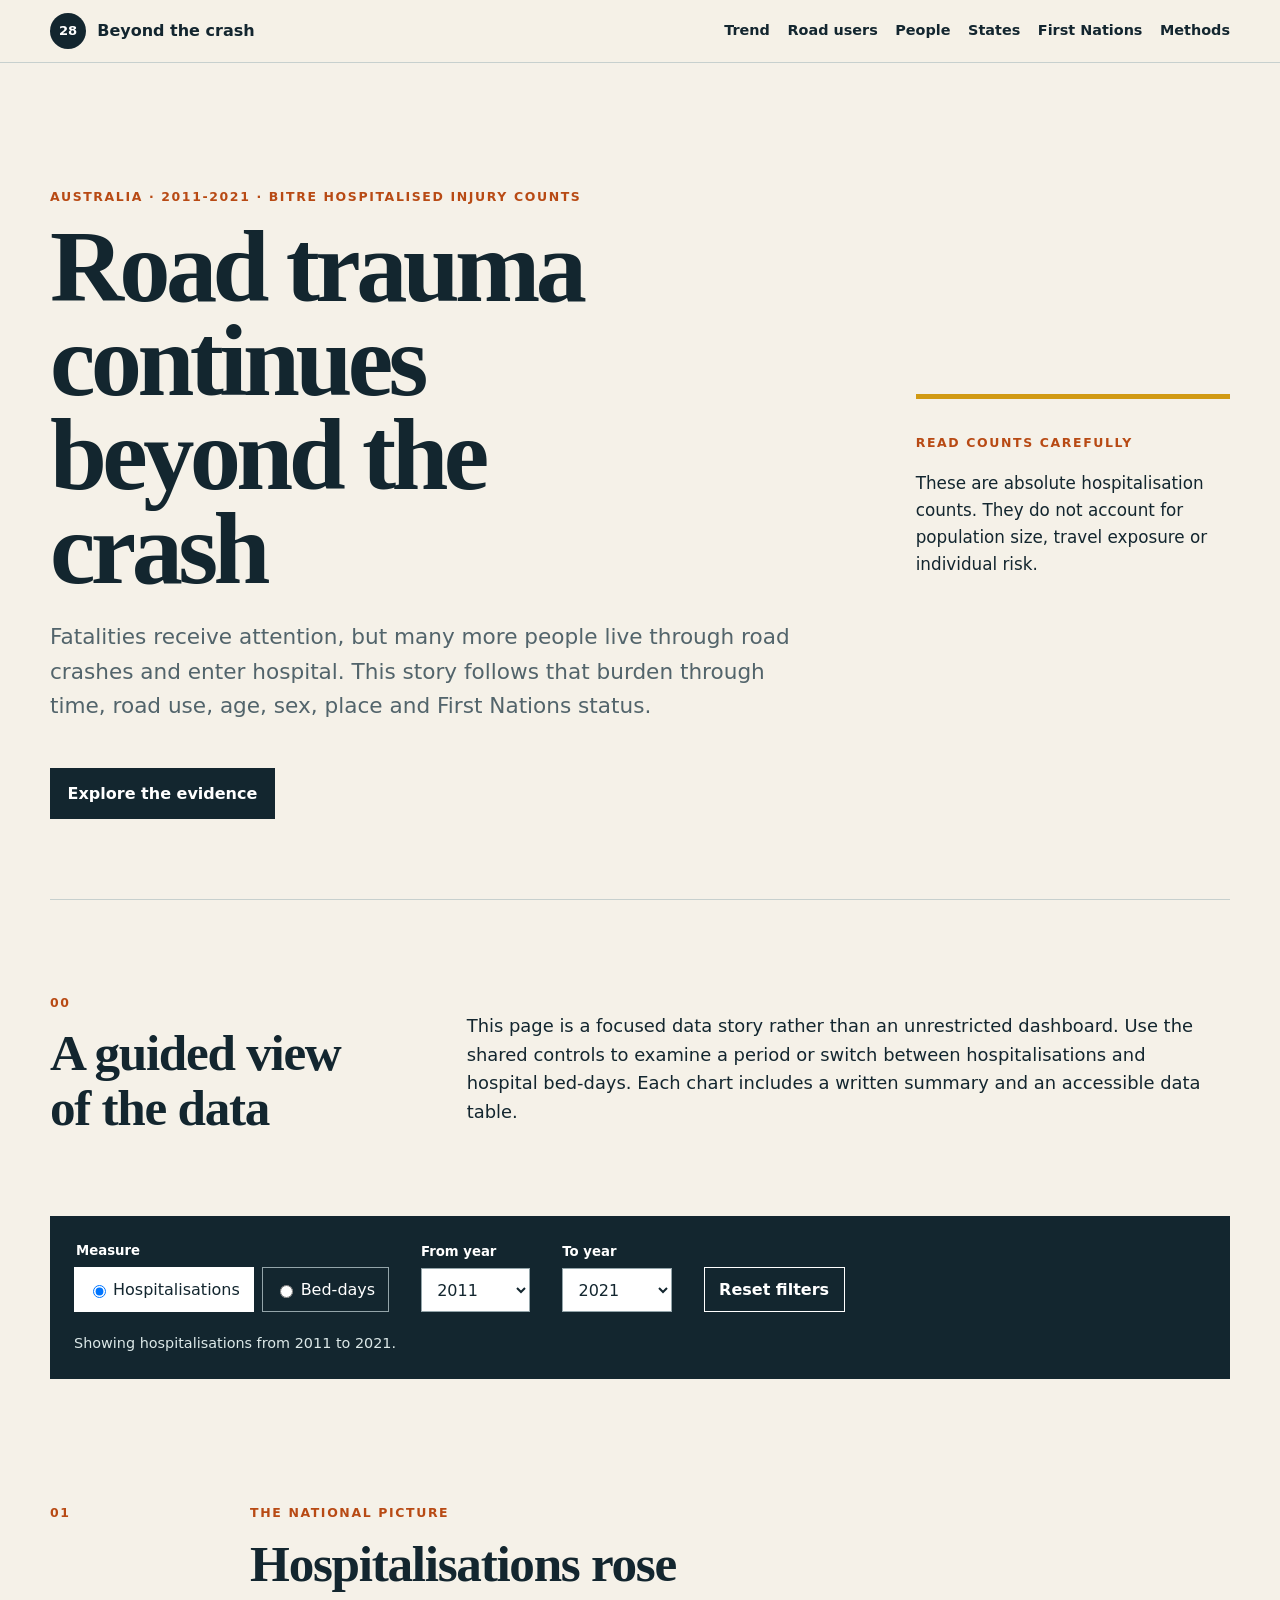
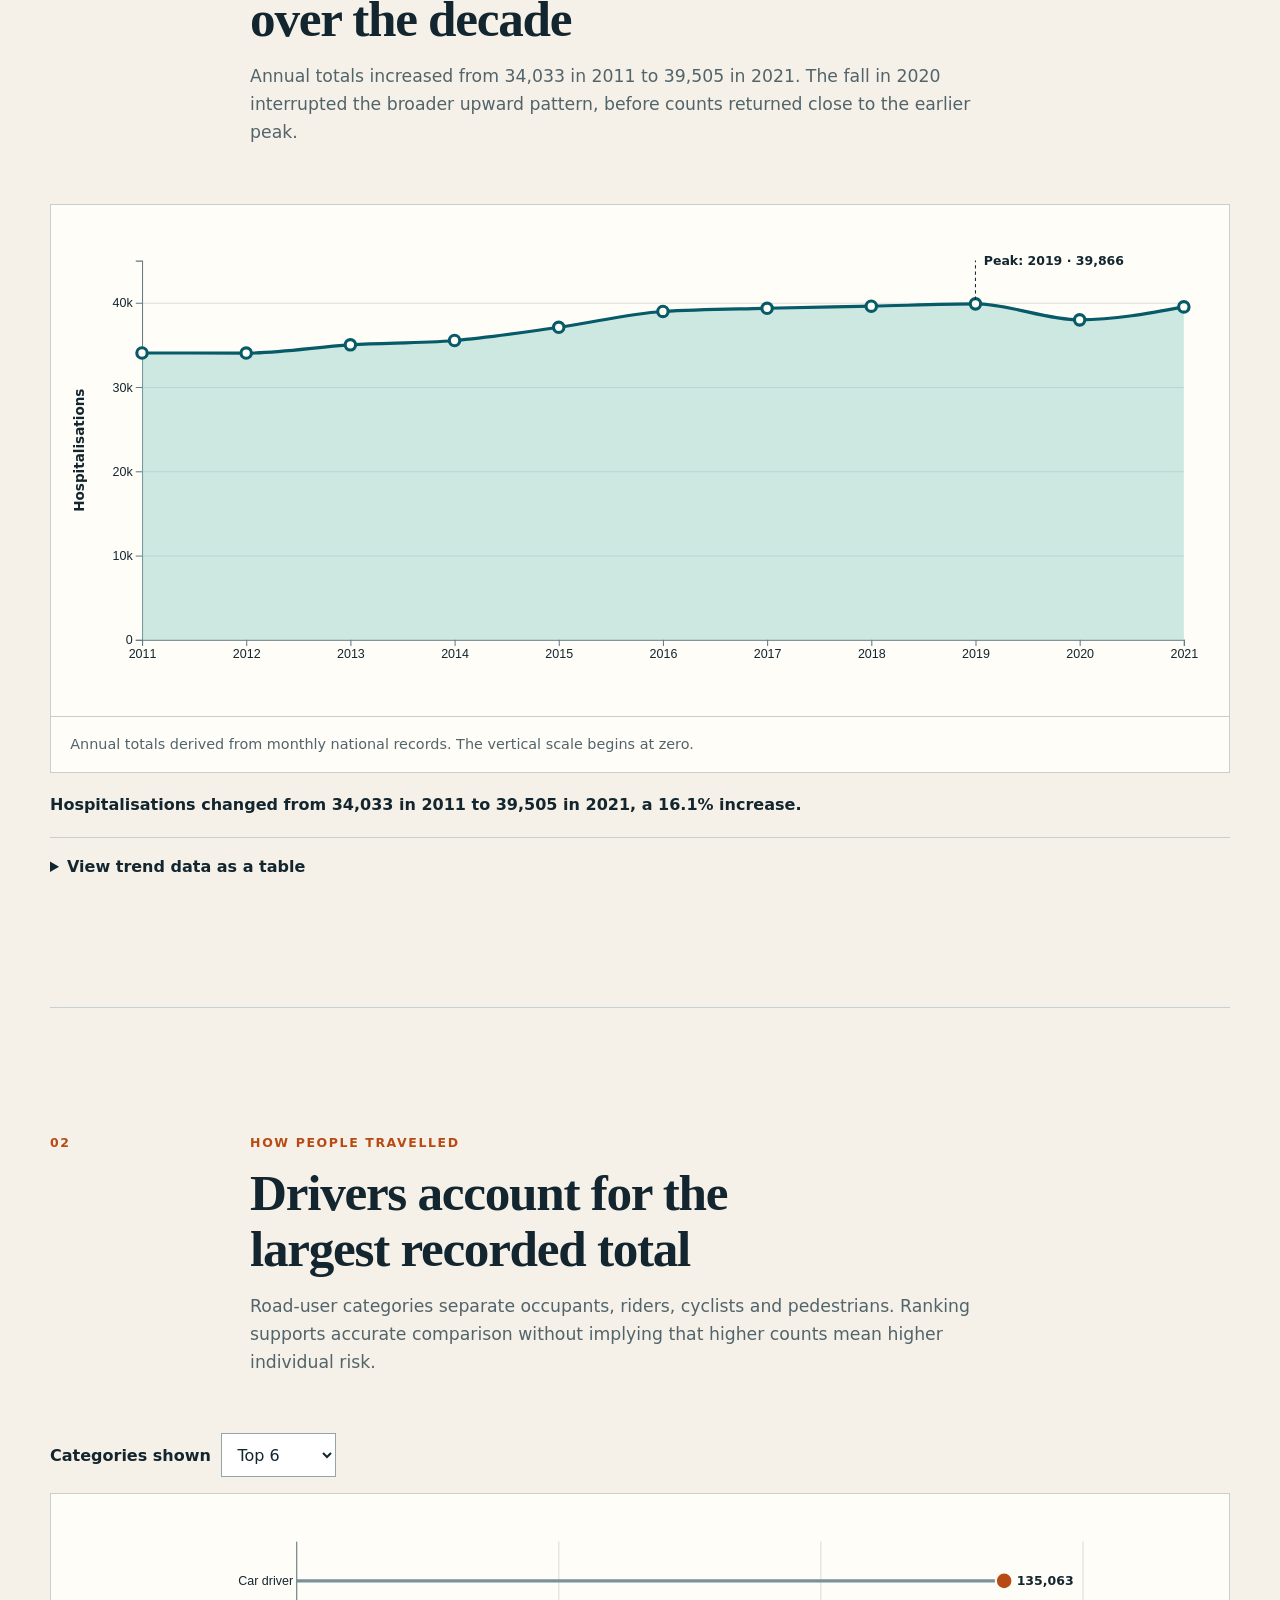
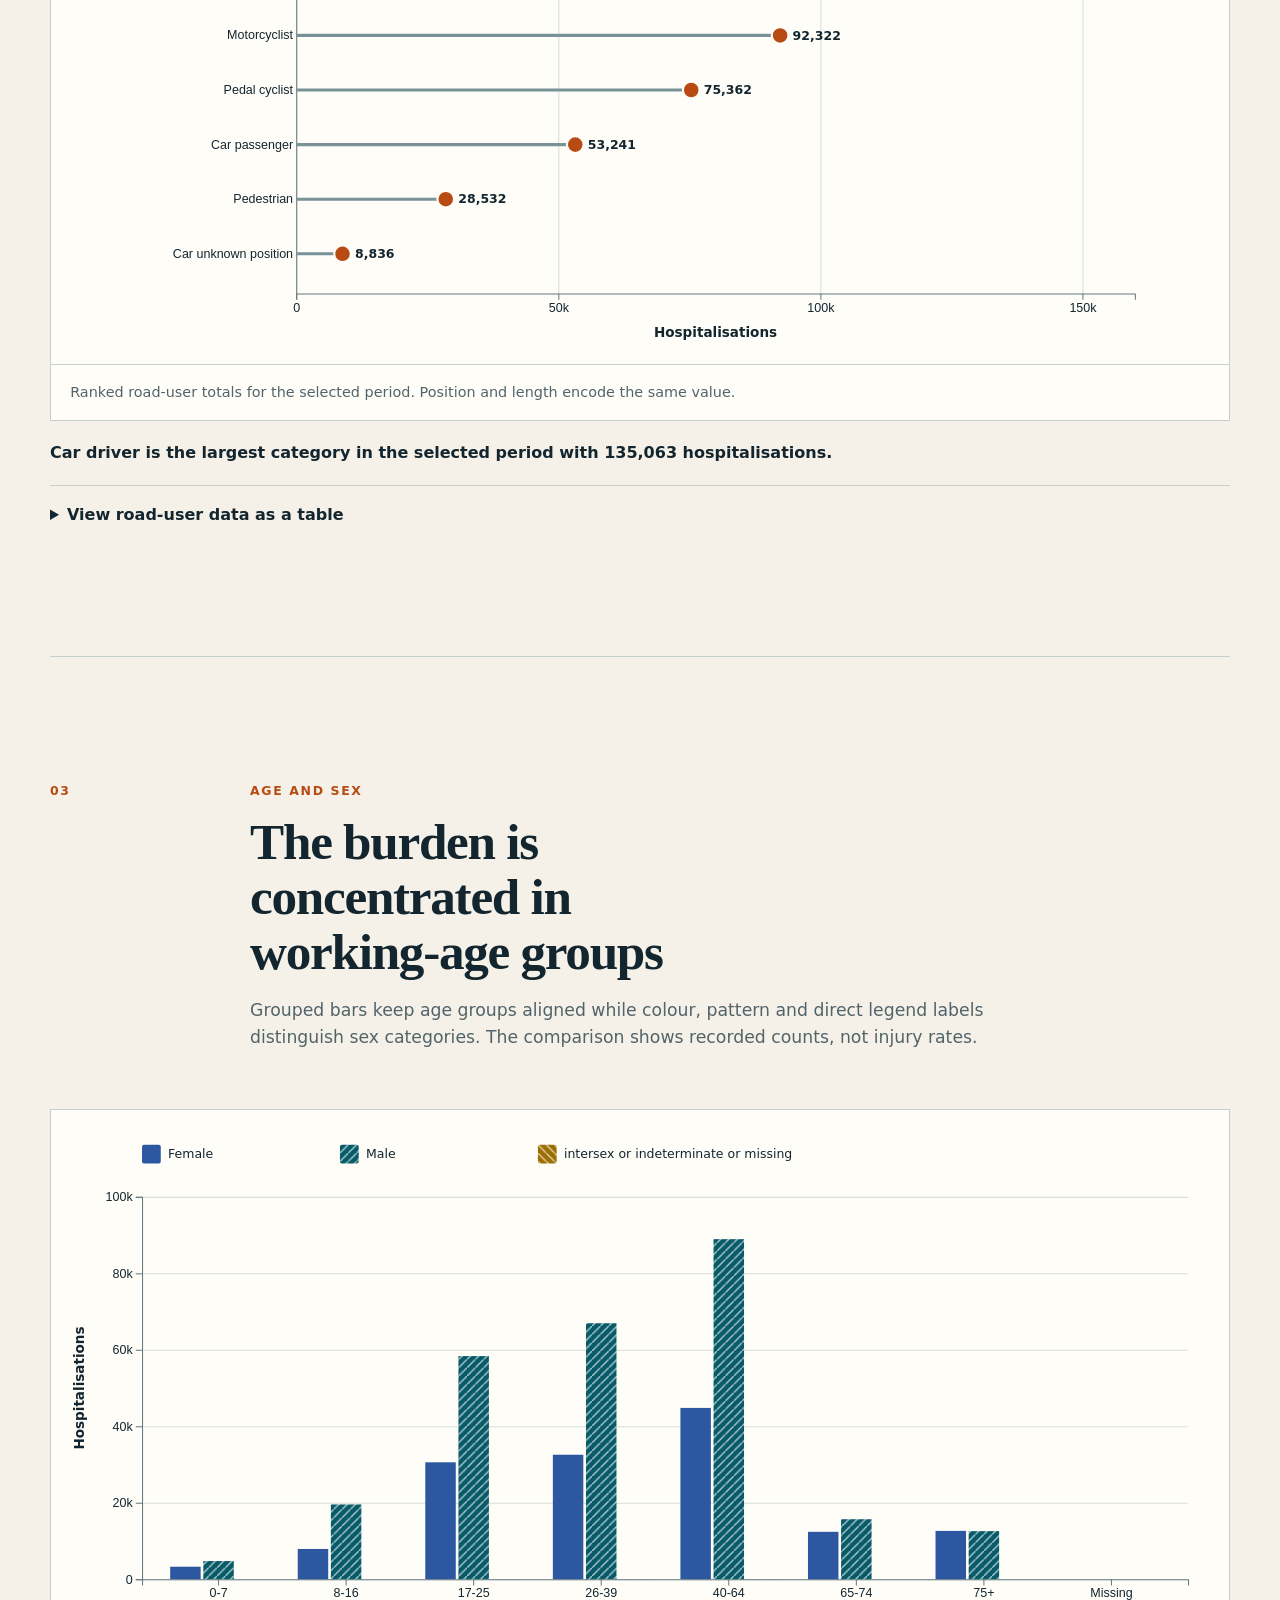
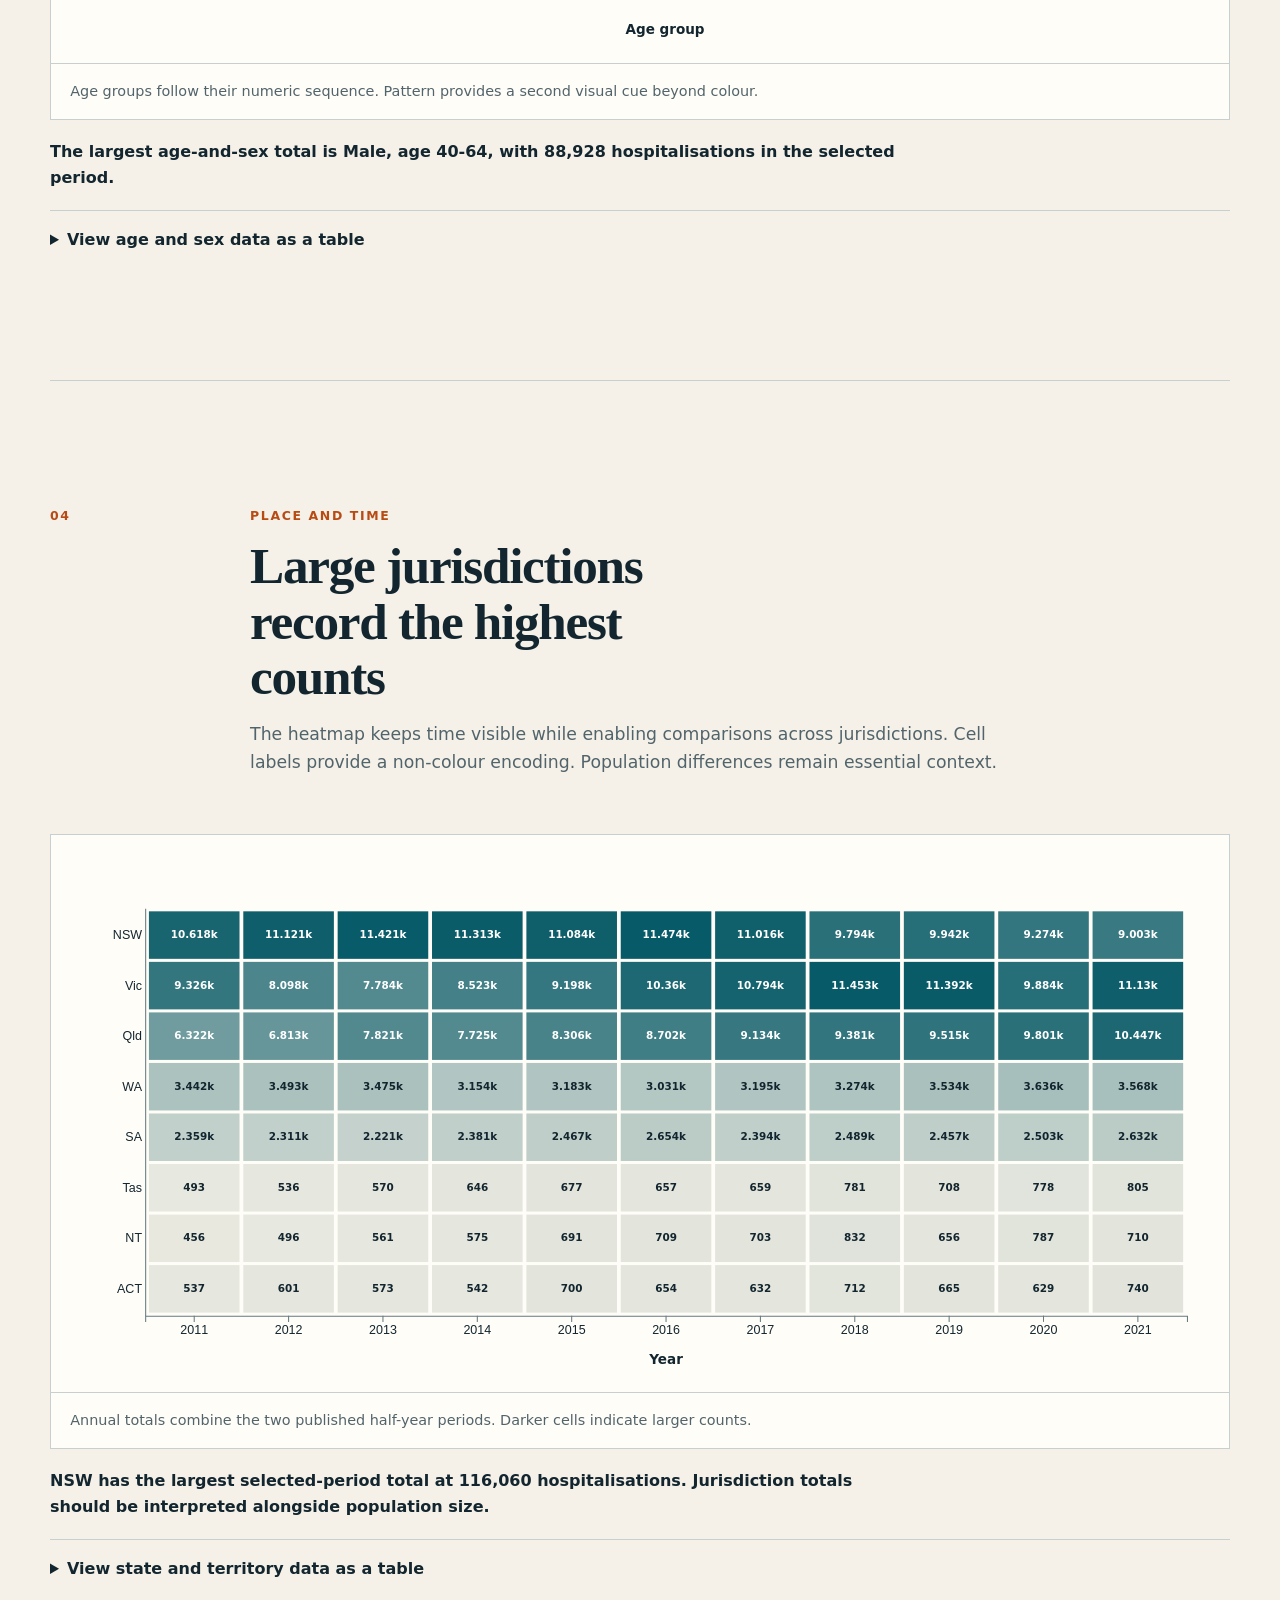
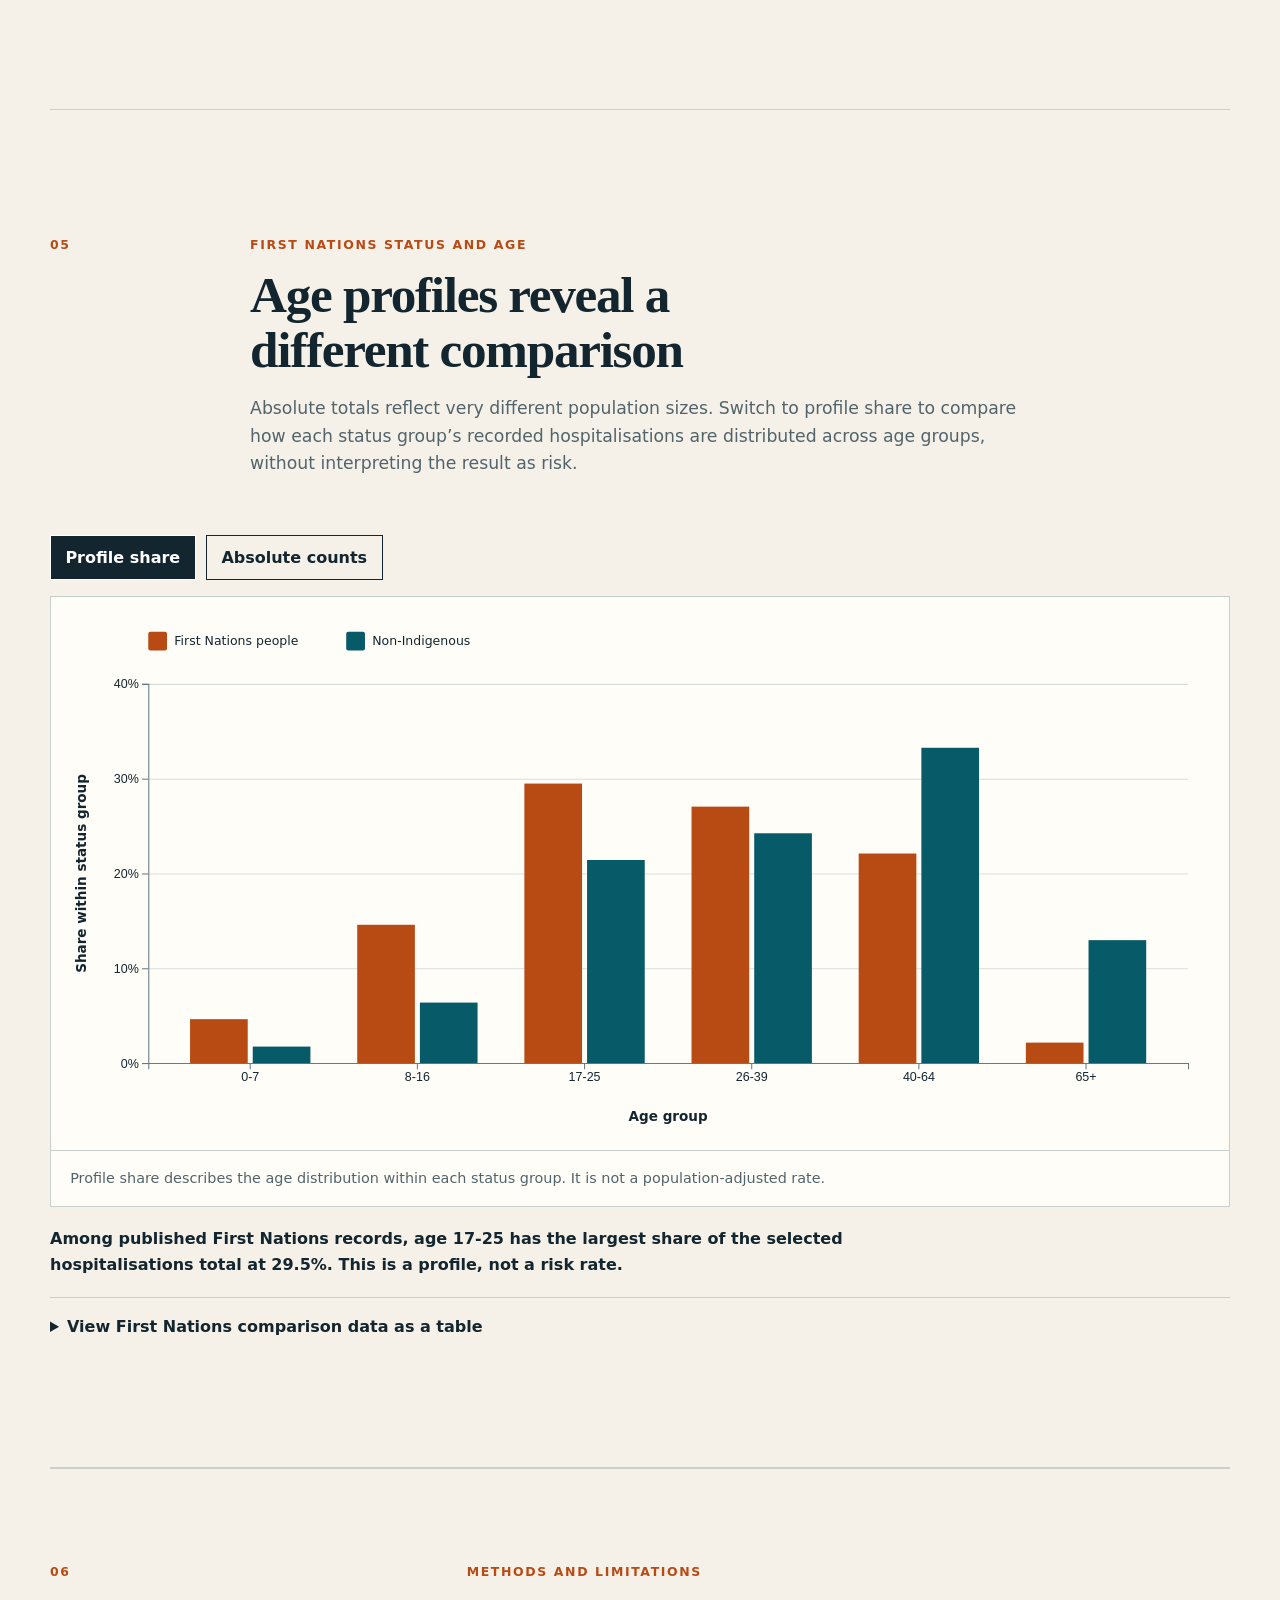
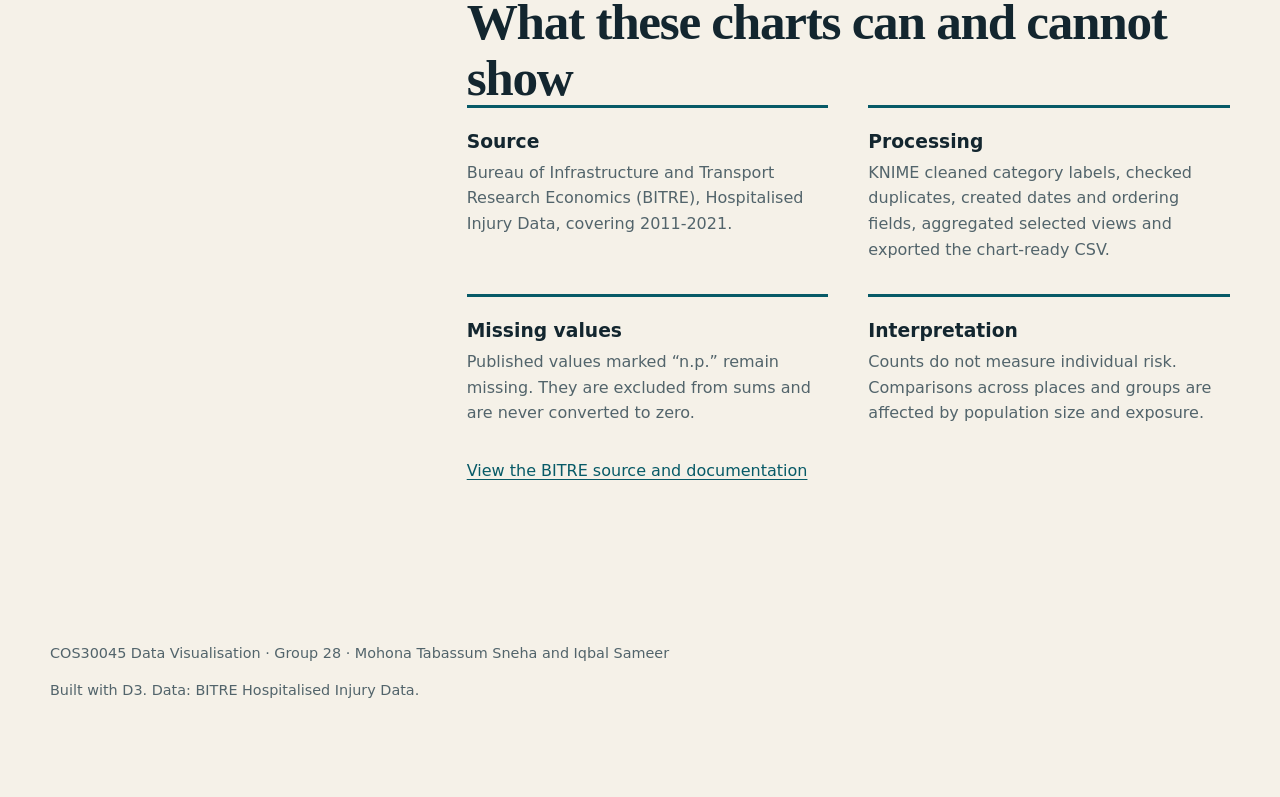
==== website/index.html @ 64cf8588 "Build accessible D3 road injury data story" ====
<!doctype html>
<html lang="en-AU">
<head>
  <meta charset="utf-8">
  <meta name="viewport" content="width=device-width, initial-scale=1">
  <meta name="description" content="An interactive D3 data story about hospitalised injuries from road crashes in Australia from 2011 to 2021.">
  <title>Beyond the crash | Hospitalised road injuries in Australia</title>
  <link rel="icon" href="data:image/svg+xml,%3Csvg xmlns='http://www.w3.org/2000/svg' viewBox='0 0 64 64'%3E%3Ccircle cx='32' cy='32' r='30' fill='%2313262f'/%3E%3Ctext x='32' y='39' text-anchor='middle' font-family='Arial' font-size='22' font-weight='700' fill='white'%3E28%3C/text%3E%3C/svg%3E">
  <link rel="stylesheet" href="css/styles.css">
</head>
<body>
  <a class="skip-link" href="#main-content">Skip to the data story</a>

  <header class="site-header">
    <a class="brand" href="#top" aria-label="Beyond the crash, return to top">
      <span class="brand-mark" aria-hidden="true">28</span>
      <span>Beyond the crash</span>
    </a>
    <nav aria-label="Story sections">
      <a href="#trend">Trend</a>
      <a href="#road-users">Road users</a>
      <a href="#demographics">People</a>
      <a href="#states">States</a>
      <a href="#first-nations">First Nations</a>
      <a href="#methods">Methods</a>
    </nav>
  </header>

  <main id="main-content">
    <section class="hero" id="top" aria-labelledby="page-title">
      <div class="hero-copy">
        <p class="eyebrow">Australia · 2011-2021 · BITRE hospitalised injury counts</p>
        <h1 id="page-title">Road trauma continues beyond the crash</h1>
        <p class="lede">Fatalities receive attention, but many more people live through road crashes and enter hospital. This story follows that burden through time, road use, age, sex, place and First Nations status.</p>
        <a class="primary-link" href="#trend">Explore the evidence</a>
      </div>
      <div class="hero-note" role="note" aria-label="Important interpretation note">
        <p class="kicker">Read counts carefully</p>
        <p>These are absolute hospitalisation counts. They do not account for population size, travel exposure or individual risk.</p>
      </div>
    </section>

    <section class="overview" aria-labelledby="overview-title">
      <div>
        <p class="section-number">00</p>
        <h2 id="overview-title">A guided view of the data</h2>
      </div>
      <p>This page is a focused data story rather than an unrestricted dashboard. Use the shared controls to examine a period or switch between hospitalisations and hospital bed-days. Each chart includes a written summary and an accessible data table.</p>
    </section>

    <form class="global-controls" id="global-controls" aria-label="Shared chart controls">
      <fieldset>
        <legend>Measure</legend>
        <div class="segmented" role="radiogroup" aria-label="Measure shown in charts">
          <label><input type="radio" name="metric" value="hospitalisations" checked> Hospitalisations</label>
          <label><input type="radio" name="metric" value="bed_days"> Bed-days</label>
        </div>
      </fieldset>
      <div class="year-control">
        <label for="start-year">From year</label>
        <select id="start-year" name="start-year"></select>
      </div>
      <div class="year-control">
        <label for="end-year">To year</label>
        <select id="end-year" name="end-year"></select>
      </div>
      <button type="button" id="reset-filters" class="quiet-button">Reset filters</button>
      <p class="control-status" id="filter-status" aria-live="polite"></p>
    </form>

    <article class="story-section" id="trend" aria-labelledby="trend-heading">
      <header class="section-header">
        <p class="section-number">01</p>
        <div>
          <p class="eyebrow">The national picture</p>
          <h2 id="trend-heading">Hospitalisations rose over the decade</h2>
          <p>Annual totals increased from 34,033 in 2011 to 39,505 in 2021. The fall in 2020 interrupted the broader upward pattern, before counts returned close to the earlier peak.</p>
        </div>
      </header>
      <figure class="chart-figure" aria-labelledby="trend-heading trend-caption">
        <div class="chart" id="trend-chart"></div>
        <figcaption id="trend-caption">Annual totals derived from monthly national records. The vertical scale begins at zero.</figcaption>
      </figure>
      <p class="chart-summary" id="trend-summary" aria-live="polite"></p>
      <details class="data-details"><summary>View trend data as a table</summary><div id="trend-table"></div></details>
    </article>

    <article class="story-section" id="road-users" aria-labelledby="road-heading">
      <header class="section-header">
        <p class="section-number">02</p>
        <div>
          <p class="eyebrow">How people travelled</p>
          <h2 id="road-heading">Drivers account for the largest recorded total</h2>
          <p>Road-user categories separate occupants, riders, cyclists and pedestrians. Ranking supports accurate comparison without implying that higher counts mean higher individual risk.</p>
        </div>
      </header>
      <div class="local-controls">
        <label for="road-limit">Categories shown</label>
        <select id="road-limit"><option value="6">Top 6</option><option value="12">All 12</option></select>
      </div>
      <figure class="chart-figure" aria-labelledby="road-heading road-caption">
        <div class="chart" id="road-chart"></div>
        <figcaption id="road-caption">Ranked road-user totals for the selected period. Position and length encode the same value.</figcaption>
      </figure>
      <p class="chart-summary" id="road-summary" aria-live="polite"></p>
      <details class="data-details"><summary>View road-user data as a table</summary><div id="road-table"></div></details>
    </article>

    <article class="story-section" id="demographics" aria-labelledby="age-heading">
      <header class="section-header">
        <p class="section-number">03</p>
        <div>
          <p class="eyebrow">Age and sex</p>
          <h2 id="age-heading">The burden is concentrated in working-age groups</h2>
          <p>Grouped bars keep age groups aligned while colour, pattern and direct legend labels distinguish sex categories. The comparison shows recorded counts, not injury rates.</p>
        </div>
      </header>
      <figure class="chart-figure" aria-labelledby="age-heading age-caption">
        <div class="chart" id="age-chart"></div>
        <figcaption id="age-caption">Age groups follow their numeric sequence. Pattern provides a second visual cue beyond colour.</figcaption>
      </figure>
      <p class="chart-summary" id="age-summary" aria-live="polite"></p>
      <details class="data-details"><summary>View age and sex data as a table</summary><div id="age-table"></div></details>
    </article>

    <article class="story-section" id="states" aria-labelledby="state-heading">
      <header class="section-header">
        <p class="section-number">04</p>
        <div>
          <p class="eyebrow">Place and time</p>
          <h2 id="state-heading">Large jurisdictions record the highest counts</h2>
          <p>The heatmap keeps time visible while enabling comparisons across jurisdictions. Cell labels provide a non-colour encoding. Population differences remain essential context.</p>
        </div>
      </header>
      <figure class="chart-figure chart-figure-wide" aria-labelledby="state-heading state-caption">
        <div class="chart" id="state-chart"></div>
        <figcaption id="state-caption">Annual totals combine the two published half-year periods. Darker cells indicate larger counts.</figcaption>
      </figure>
      <p class="chart-summary" id="state-summary" aria-live="polite"></p>
      <details class="data-details"><summary>View state and territory data as a table</summary><div id="state-table"></div></details>
    </article>

    <article class="story-section" id="first-nations" aria-labelledby="fn-heading">
      <header class="section-header">
        <p class="section-number">05</p>
        <div>
          <p class="eyebrow">First Nations status and age</p>
          <h2 id="fn-heading">Age profiles reveal a different comparison</h2>
          <p>Absolute totals reflect very different population sizes. Switch to profile share to compare how each status group’s recorded hospitalisations are distributed across age groups, without interpreting the result as risk.</p>
        </div>
      </header>
      <div class="local-controls" role="group" aria-label="First Nations comparison mode">
        <button type="button" class="mode-button active" data-fn-mode="share" aria-pressed="true">Profile share</button>
        <button type="button" class="mode-button" data-fn-mode="count" aria-pressed="false">Absolute counts</button>
      </div>
      <figure class="chart-figure" aria-labelledby="fn-heading fn-caption">
        <div class="chart" id="fn-chart"></div>
        <figcaption id="fn-caption">Profile share describes the age distribution within each status group. It is not a population-adjusted rate.</figcaption>
      </figure>
      <p class="chart-summary" id="fn-summary" aria-live="polite"></p>
      <details class="data-details"><summary>View First Nations comparison data as a table</summary><div id="fn-table"></div></details>
    </article>

    <section class="context-section" id="methods" aria-labelledby="methods-heading">
      <p class="section-number">06</p>
      <div>
        <p class="eyebrow">Methods and limitations</p>
        <h2 id="methods-heading">What these charts can and cannot show</h2>
        <div class="method-grid">
          <section><h3>Source</h3><p>Bureau of Infrastructure and Transport Research Economics (BITRE), Hospitalised Injury Data, covering 2011-2021.</p></section>
          <section><h3>Processing</h3><p>KNIME cleaned category labels, checked duplicates, created dates and ordering fields, aggregated selected views and exported the chart-ready CSV.</p></section>
          <section><h3>Missing values</h3><p>Published values marked “n.p.” remain missing. They are excluded from sums and are never converted to zero.</p></section>
          <section><h3>Interpretation</h3><p>Counts do not measure individual risk. Comparisons across places and groups are affected by population size and exposure.</p></section>
        </div>
        <p><a href="https://www.bitre.gov.au/publications/ongoing/hospitalised-injury">View the BITRE source and documentation</a></p>
      </div>
    </section>
  </main>

  <footer>
    <p>COS30045 Data Visualisation · Group 28 · Mohona Tabassum Sneha and Iqbal Sameer</p>
    <p>Built with D3. Data: BITRE Hospitalised Injury Data.</p>
  </footer>

  <div class="tooltip" id="chart-tooltip" role="tooltip" hidden></div>
  <div class="sr-only" id="tooltip-announcer" aria-live="polite"></div>
  <div class="error-banner" id="error-banner" role="alert" hidden></div>

  <script src="vendor/d3.v7.min.js"></script>
  <script type="module" src="js/app.js"></script>
</body>
</html>
---- website/css/styles.css ----
:root {
  --ink: #13262f;
  --muted: #52646b;
  --paper: #f5f1e8;
  --surface: #fffdf8;
  --line: #c7d0ce;
  --teal: #075a67;
  --teal-light: #88c8c2;
  --orange: #b84a14;
  --gold: #d19a13;
  --blue: #2d57a1;
  --focus: #7a3ff2;
  --max: 1180px;
  color-scheme: light;
  font-family: Inter, ui-sans-serif, system-ui, -apple-system, BlinkMacSystemFont, "Segoe UI", sans-serif;
  background: var(--paper);
  color: var(--ink);
}

* { box-sizing: border-box; }
html { scroll-behavior: smooth; }
body { margin: 0; line-height: 1.6; font-size: 1rem; }
a { color: var(--teal); text-underline-offset: 0.2em; }
a:hover { text-decoration-thickness: 0.16em; }
button, select, input { font: inherit; }
button, select { min-height: 44px; }

.skip-link {
  position: fixed; left: 1rem; top: -5rem; z-index: 100;
  background: var(--ink); color: white; padding: .8rem 1rem;
}
.skip-link:focus { top: 1rem; }
:focus-visible { outline: 3px solid var(--focus); outline-offset: 3px; }

.site-header {
  position: sticky; top: 0; z-index: 20;
  display: flex; justify-content: space-between; align-items: center;
  gap: 2rem; padding: .8rem max(1.2rem, calc((100vw - var(--max))/2));
  background: rgba(245, 241, 232, .96); border-bottom: 1px solid var(--line);
}
.brand { display: flex; align-items: center; gap: .7rem; color: var(--ink); font-weight: 800; text-decoration: none; white-space: nowrap; }
.brand-mark { display: grid; place-items: center; width: 2.25rem; aspect-ratio: 1; border-radius: 50%; background: var(--ink); color: white; font-size: .82rem; }
nav { display: flex; gap: 1.1rem; overflow-x: auto; padding: .25rem 0; }
nav a { color: var(--ink); font-size: .9rem; font-weight: 700; text-decoration: none; white-space: nowrap; }
nav a:hover, nav a:focus-visible { color: var(--orange); }

main { overflow: hidden; }
.hero, .overview, .global-controls, .story-section, .context-section, footer {
  width: min(var(--max), calc(100% - 2.4rem)); margin-inline: auto;
}
.hero { min-height: 78vh; display: grid; grid-template-columns: minmax(0, 1.7fr) minmax(260px, .7fr); align-items: center; gap: clamp(2rem, 8vw, 8rem); padding: 7rem 0 5rem; }
.hero h1 { max-width: 12ch; margin: .4rem 0 1.5rem; font-family: Georgia, serif; font-size: clamp(3rem, 8vw, 7rem); line-height: .92; letter-spacing: -.045em; }
.eyebrow, .section-number, .kicker { color: var(--orange); font-size: .78rem; font-weight: 850; letter-spacing: .13em; text-transform: uppercase; }
.lede { max-width: 62ch; font-size: clamp(1.1rem, 2vw, 1.35rem); color: var(--muted); }
.primary-link { display: inline-block; margin-top: 1.4rem; padding: .8rem 1.1rem; background: var(--ink); color: white; font-weight: 800; text-decoration: none; }
.hero-note { border-top: 5px solid var(--gold); padding: 1.4rem 0; font-size: 1.05rem; }
.hero-note p:last-child { margin-bottom: 0; }

.overview, .context-section { display: grid; grid-template-columns: minmax(210px, .7fr) minmax(0, 1.7fr); gap: clamp(2rem, 8vw, 7rem); padding: 5rem 0; border-top: 1px solid var(--line); }
.overview h2, .context-section h2, .section-header h2 { margin: 0; font-family: Georgia, serif; font-size: clamp(2rem, 4vw, 3.6rem); line-height: 1.08; letter-spacing: -.025em; }
.overview > p { margin: 2rem 0 0; max-width: 66ch; font-size: 1.12rem; }

.global-controls { display: flex; flex-wrap: wrap; align-items: end; gap: 1.2rem 2rem; padding: 1.5rem; background: var(--ink); color: white; }
.global-controls fieldset { margin: 0; padding: 0; border: 0; }
.global-controls legend, .year-control label { display: block; margin-bottom: .4rem; font-size: .83rem; font-weight: 800; }
.segmented { display: flex; flex-wrap: wrap; gap: .5rem; }
.segmented label { position: relative; display: inline-flex; align-items: center; min-height: 44px; padding: .55rem .8rem; border: 1px solid #94a5aa; cursor: pointer; }
.segmented label:has(input:checked) { background: white; color: var(--ink); border-color: white; }
.segmented input { margin-right: .45rem; }
select { border: 1px solid #94a5aa; border-radius: 0; background: white; color: var(--ink); padding: .55rem 2.2rem .55rem .7rem; }
.quiet-button, .mode-button { border: 1px solid currentColor; background: transparent; color: inherit; padding: .55rem .9rem; cursor: pointer; font-weight: 750; }
.quiet-button:hover { background: white; color: var(--ink); }
.control-status { flex-basis: 100%; margin: 0; color: #dce8e8; font-size: .9rem; }

.story-section { padding: 7rem 0; border-bottom: 1px solid var(--line); }
.section-header { display: grid; grid-template-columns: minmax(80px, .25fr) minmax(0, 1.8fr); gap: clamp(1rem, 5vw, 5rem); align-items: start; margin-bottom: 2.5rem; }
.section-header h2 { max-width: 20ch; }
.section-header p:last-child { max-width: 70ch; color: var(--muted); font-size: 1.08rem; }
.chart-figure { margin: 0; background: var(--surface); border: 1px solid var(--line); }
.chart { min-height: 430px; padding: 1rem; }
.chart svg { display: block; width: 100%; height: auto; overflow: visible; }
figcaption { padding: 1rem 1.2rem; border-top: 1px solid var(--line); color: var(--muted); font-size: .9rem; }
.chart-summary { max-width: 76ch; margin: 1.2rem 0; font-weight: 650; }
.local-controls { display: flex; flex-wrap: wrap; gap: .65rem; align-items: center; margin: 0 0 1rem; }
.local-controls label { font-weight: 750; }
.mode-button { color: var(--ink); background: transparent; }
.mode-button.active { background: var(--ink); color: white; }

.data-details { margin-top: 1rem; border-top: 1px solid var(--line); }
.data-details summary { cursor: pointer; padding: 1rem 0; font-weight: 800; }
.table-wrap { overflow-x: auto; margin-bottom: 1rem; }
table { width: 100%; border-collapse: collapse; background: var(--surface); font-variant-numeric: tabular-nums; }
th, td { padding: .65rem .75rem; border: 1px solid var(--line); text-align: right; white-space: nowrap; }
th:first-child, td:first-child { text-align: left; }
th { background: #e3ebe8; color: var(--ink); }

.method-grid { display: grid; grid-template-columns: repeat(2, minmax(0, 1fr)); gap: 1rem 2.5rem; }
.method-grid section { border-top: 3px solid var(--teal); }
.method-grid h3 { margin-bottom: .2rem; }
.method-grid p { margin-top: .2rem; color: var(--muted); }
footer { padding: 3rem 0 5rem; color: var(--muted); font-size: .9rem; }

/* D3 chart styles */
.axis text { fill: var(--ink); font-size: 12px; }
.axis path, .axis line { stroke: #667a80; }
.grid line { stroke: #d8dfdc; }
.grid path { display: none; }
.axis-label { fill: var(--ink); font-size: 13px; font-weight: 750; }
.trend-area { fill: #88c8c2; opacity: .42; }
.trend-line { fill: none; stroke: var(--teal); stroke-width: 3; }
.trend-dot { fill: var(--surface); stroke: var(--teal); stroke-width: 3; }
.lollipop-stem { stroke: #789297; stroke-width: 3; }
.lollipop-dot { fill: var(--orange); stroke: var(--surface); stroke-width: 2; }
.bar-female { fill: var(--blue); }
.bar-male { fill: var(--teal); }
.bar-other { fill: var(--gold); }
.legend text { fill: var(--ink); font-size: 12px; }
.heat-label { font-size: 10px; font-weight: 750; text-anchor: middle; dominant-baseline: middle; }
.fn-first { fill: var(--orange); }
.fn-non { fill: var(--teal); }
.mark { cursor: help; }
.mark:focus { outline: none; stroke: var(--focus); stroke-width: 4; }
.annotation { fill: var(--ink); font-size: 12px; font-weight: 700; }
.annotation-line { stroke: var(--ink); stroke-dasharray: 3 3; }
.empty-state { padding: 4rem 1rem; text-align: center; color: var(--muted); }

.tooltip { position: fixed; z-index: 50; max-width: 260px; padding: .65rem .8rem; pointer-events: none; background: var(--ink); color: white; border: 2px solid white; box-shadow: 0 8px 24px rgba(0,0,0,.22); font-size: .9rem; }
.sr-only { position: absolute !important; width: 1px !important; height: 1px !important; padding: 0 !important; margin: -1px !important; overflow: hidden !important; clip: rect(0,0,0,0) !important; white-space: nowrap !important; border: 0 !important; }
.error-banner { position: fixed; inset: auto 1rem 1rem 1rem; z-index: 80; max-width: 900px; margin: auto; padding: 1rem; background: #8a1f11; color: white; }

@media (max-width: 780px) {
  .site-header { align-items: flex-start; flex-direction: column; gap: .35rem; }
  nav { width: 100%; }
  .hero { min-height: auto; grid-template-columns: 1fr; padding-top: 5rem; }
  .overview, .context-section, .section-header { grid-template-columns: 1fr; gap: 1rem; }
  .global-controls { width: 100%; }
  .chart { min-height: 360px; padding: .4rem; }
  .method-grid { grid-template-columns: 1fr; }
}

@media (prefers-reduced-motion: reduce) {
  html { scroll-behavior: auto; }
  *, *::before, *::after { animation-duration: .01ms !important; animation-iteration-count: 1 !important; transition-duration: .01ms !important; }
}

@media (prefers-contrast: more) {
  :root { --line: #40545a; --muted: #263d45; }
  .chart-figure, table, th, td { border-width: 2px; }
}
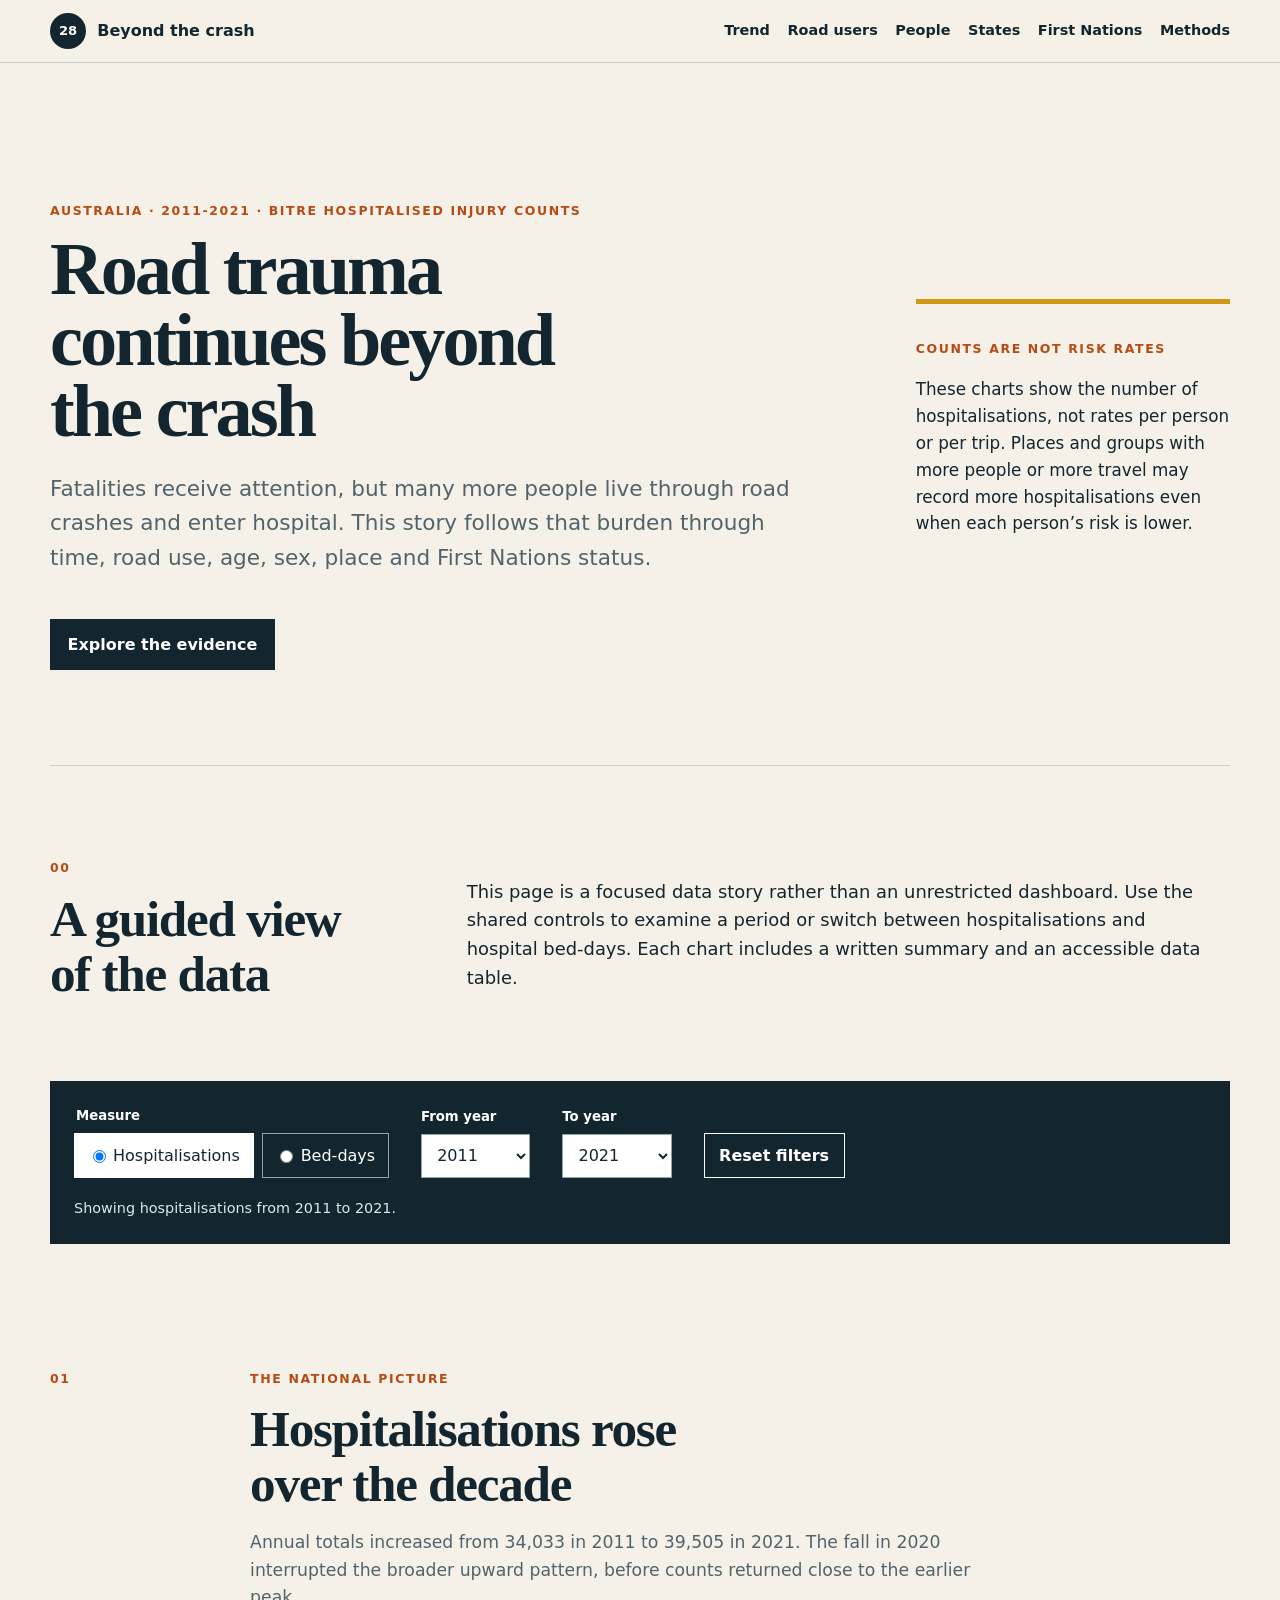
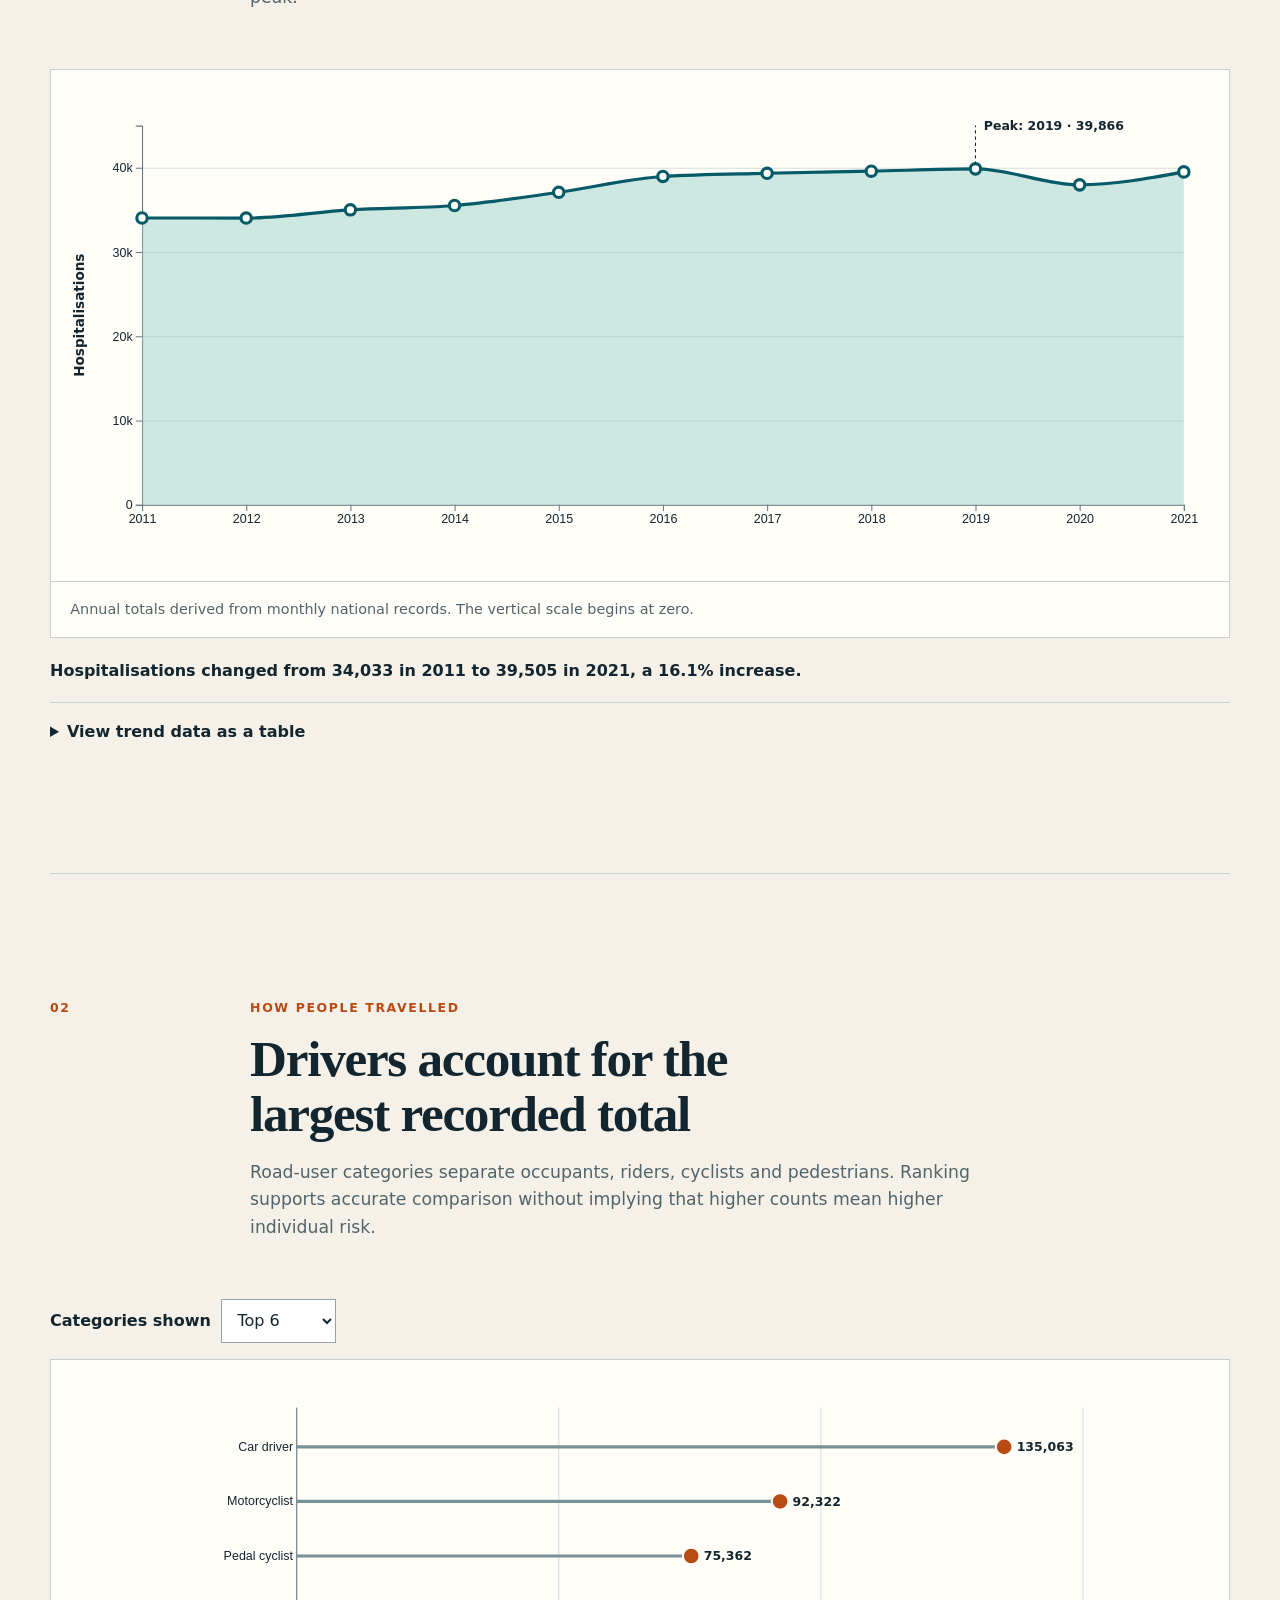
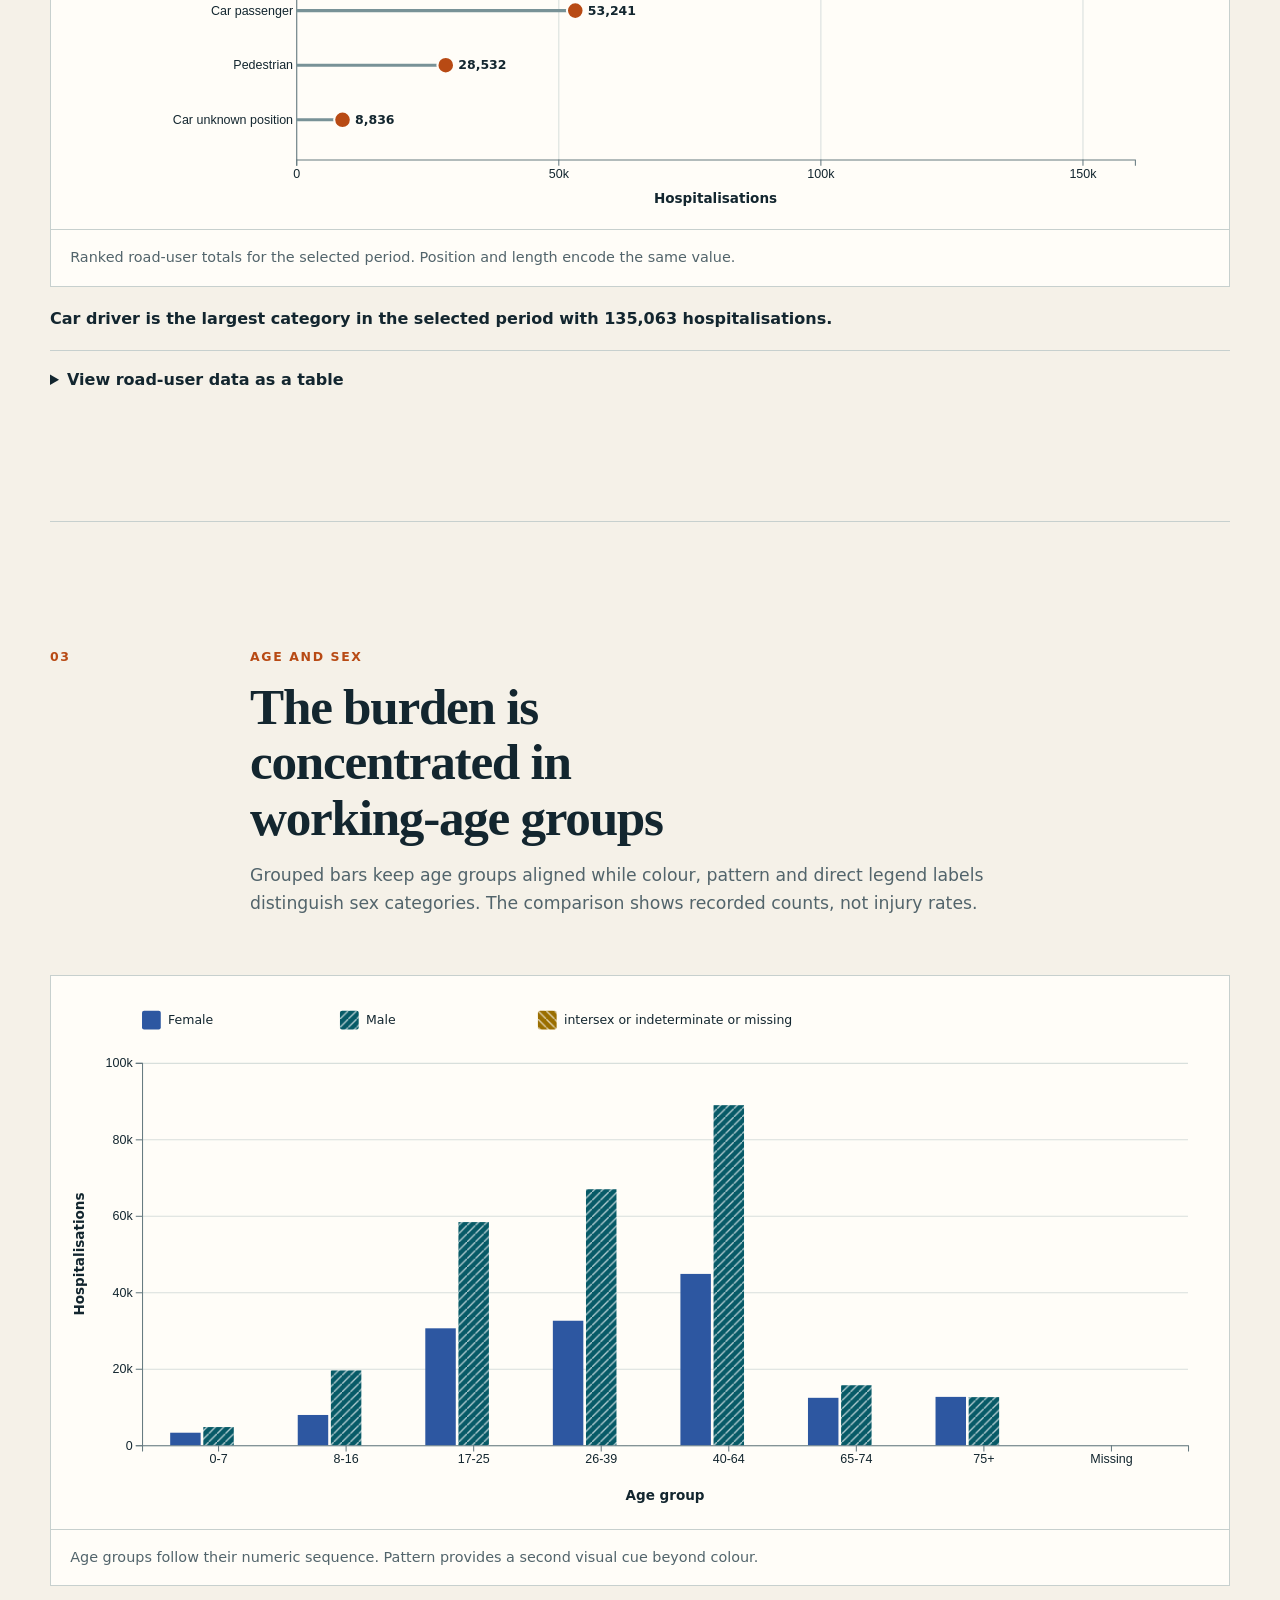
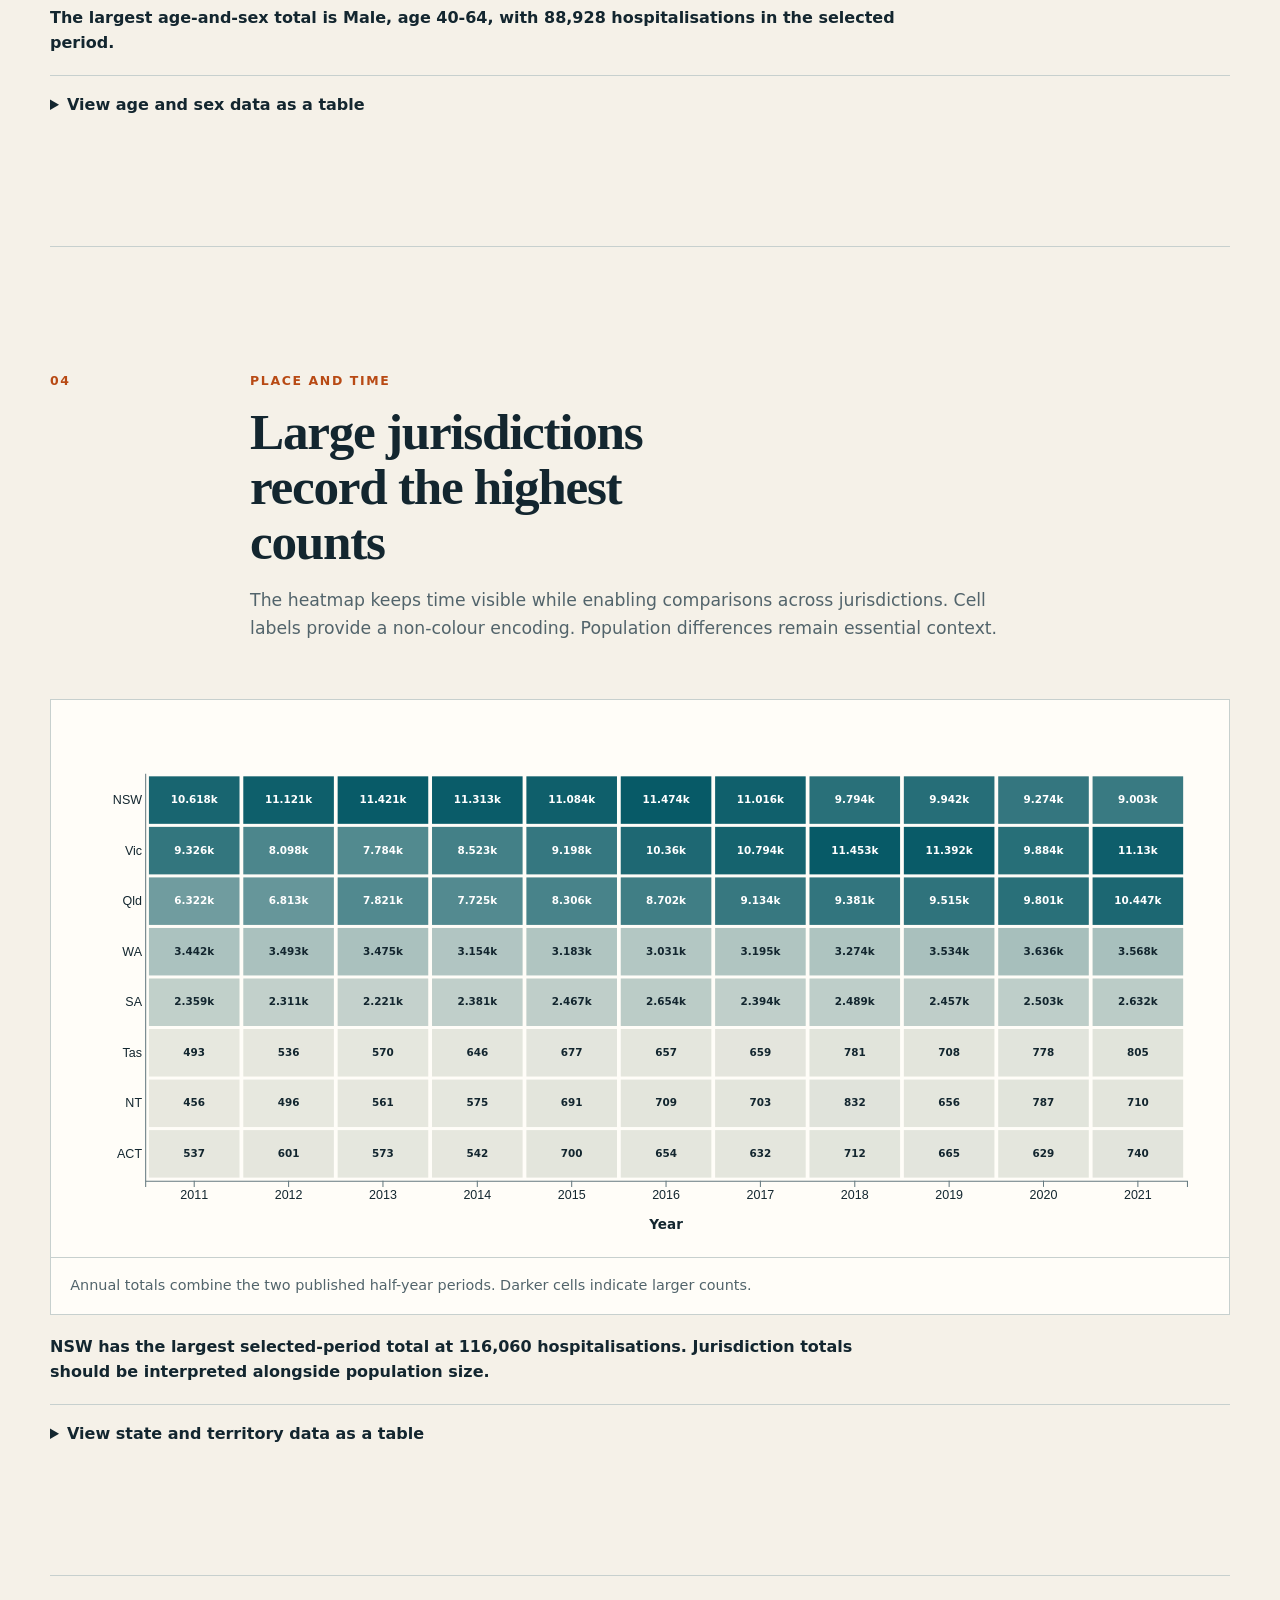
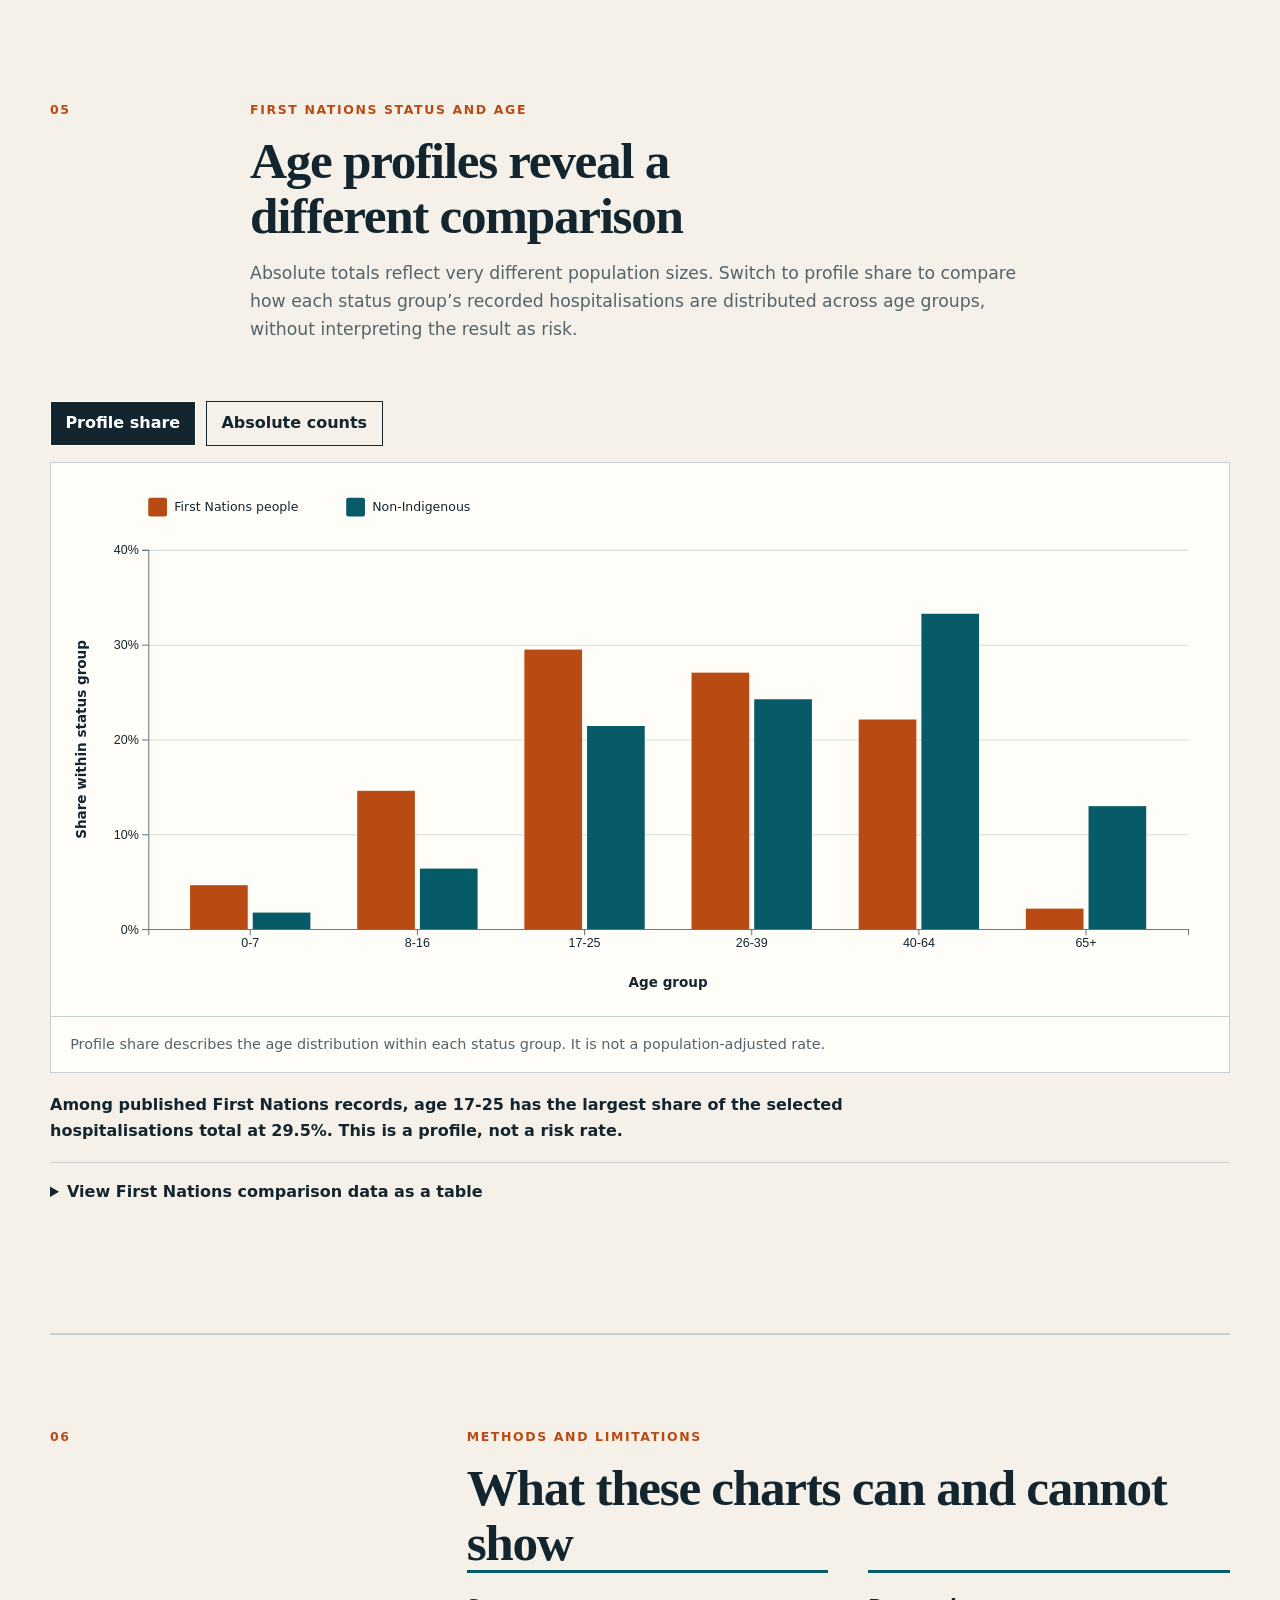
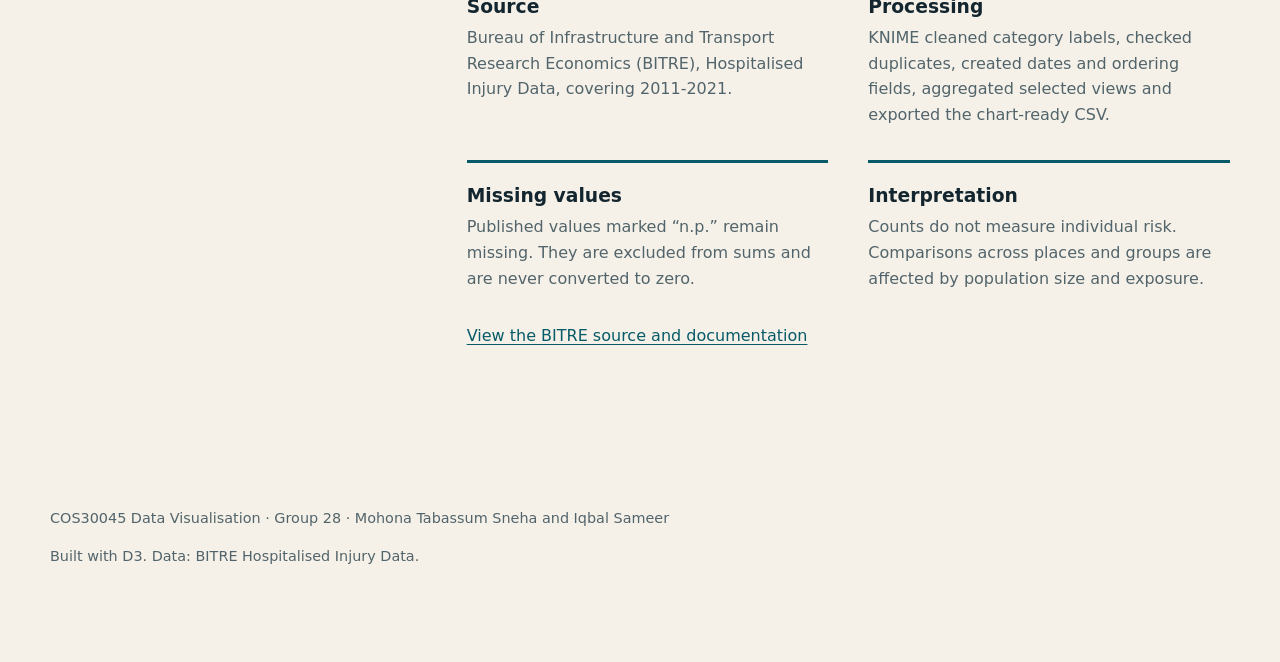
==== commit 71ed25f5: "Refine hero scale and count explanation" ====
--- a/website/index.html
+++ b/website/index.html
@@ -35,8 +35,8 @@
         <a class="primary-link" href="#trend">Explore the evidence</a>
       </div>
       <div class="hero-note" role="note" aria-label="Important interpretation note">
-        <p class="kicker">Read counts carefully</p>
-        <p>These are absolute hospitalisation counts. They do not account for population size, travel exposure or individual risk.</p>
+        <p class="kicker">Counts are not risk rates</p>
+        <p>These charts show the number of hospitalisations, not rates per person or per trip. Places and groups with more people or more travel may record more hospitalisations even when each person’s risk is lower.</p>
       </div>
     </section>
 
--- a/website/css/styles.css
+++ b/website/css/styles.css
@@ -49,7 +49,7 @@
   width: min(var(--max), calc(100% - 2.4rem)); margin-inline: auto;
 }
 .hero { min-height: 78vh; display: grid; grid-template-columns: minmax(0, 1.7fr) minmax(260px, .7fr); align-items: center; gap: clamp(2rem, 8vw, 8rem); padding: 7rem 0 5rem; }
-.hero h1 { max-width: 12ch; margin: .4rem 0 1.5rem; font-family: Georgia, serif; font-size: clamp(3rem, 8vw, 7rem); line-height: .92; letter-spacing: -.045em; }
+.hero h1 { max-width: 14ch; margin: .4rem 0 1.5rem; font-family: Georgia, serif; font-size: clamp(3rem, 5.8vw, 6rem); line-height: .96; letter-spacing: -.04em; }
 .eyebrow, .section-number, .kicker { color: var(--orange); font-size: .78rem; font-weight: 850; letter-spacing: .13em; text-transform: uppercase; }
 .lede { max-width: 62ch; font-size: clamp(1.1rem, 2vw, 1.35rem); color: var(--muted); }
 .primary-link { display: inline-block; margin-top: 1.4rem; padding: .8rem 1.1rem; background: var(--ink); color: white; font-weight: 800; text-decoration: none; }
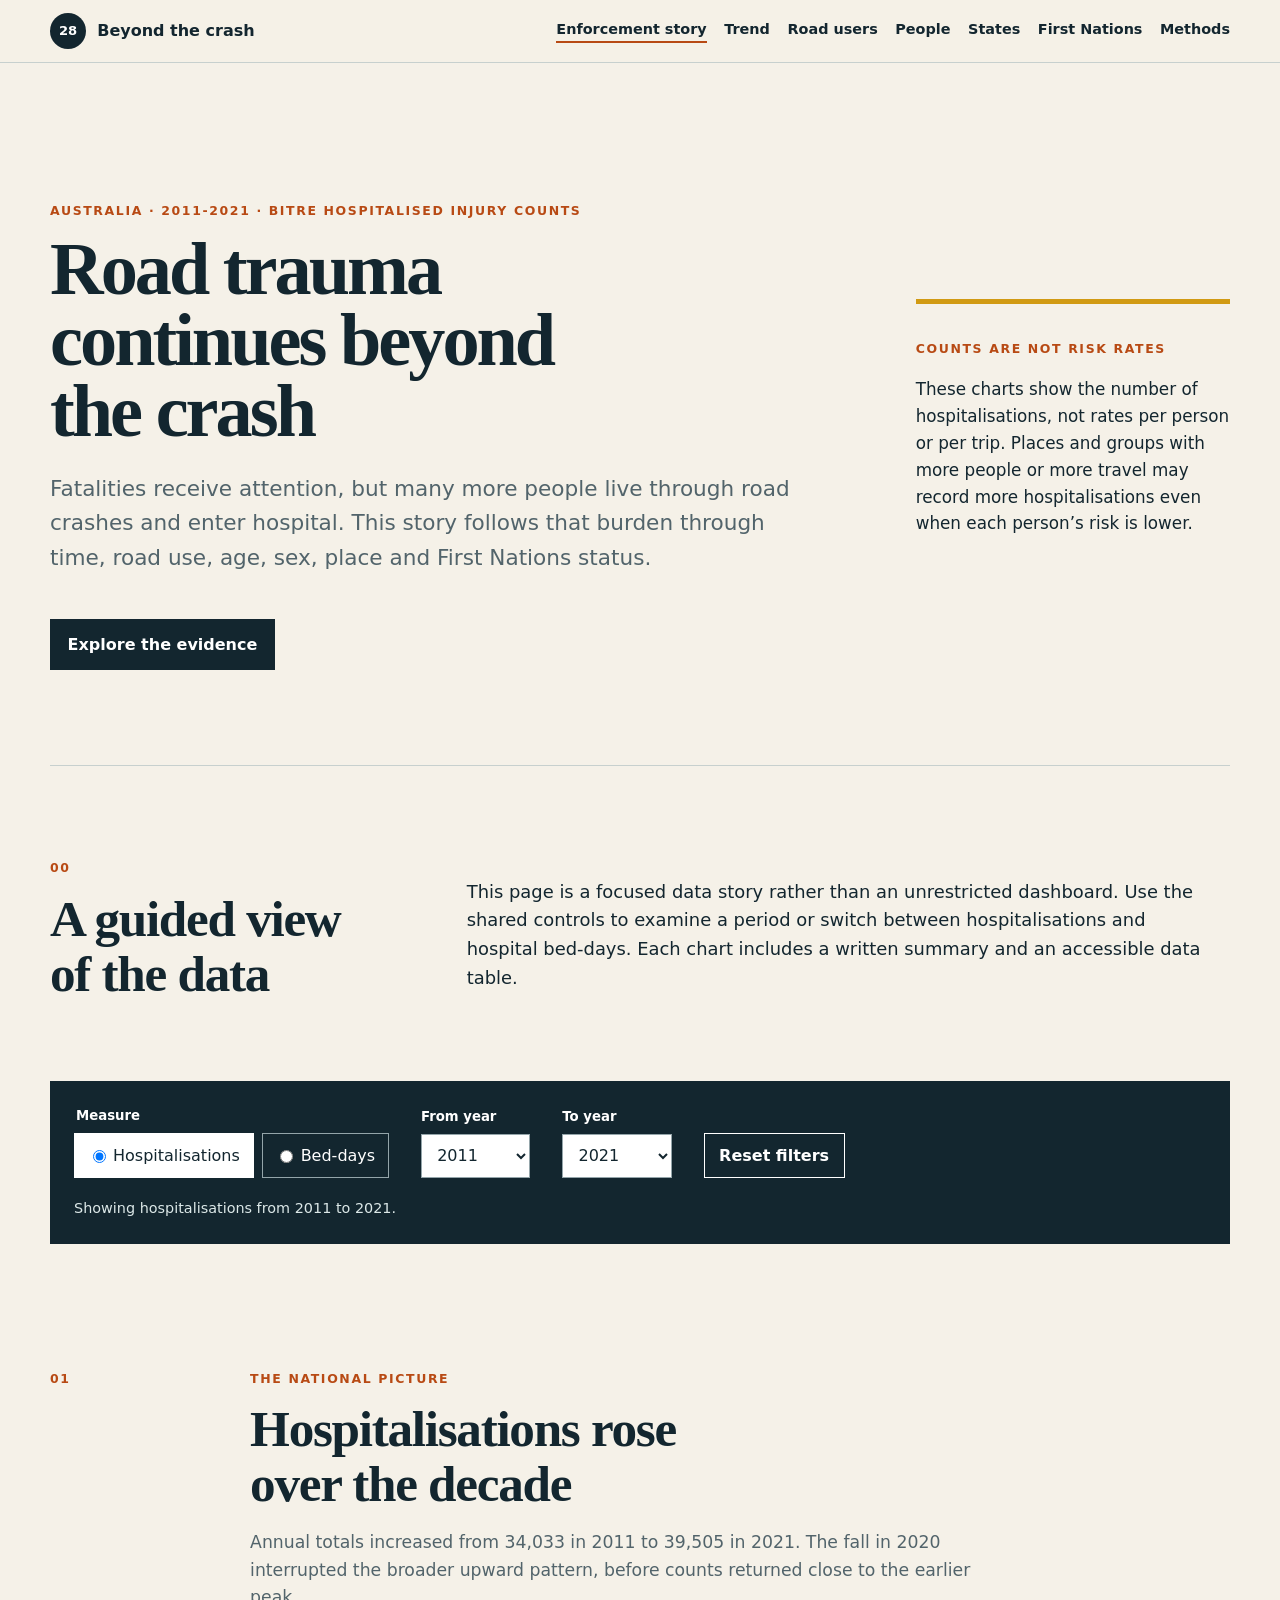
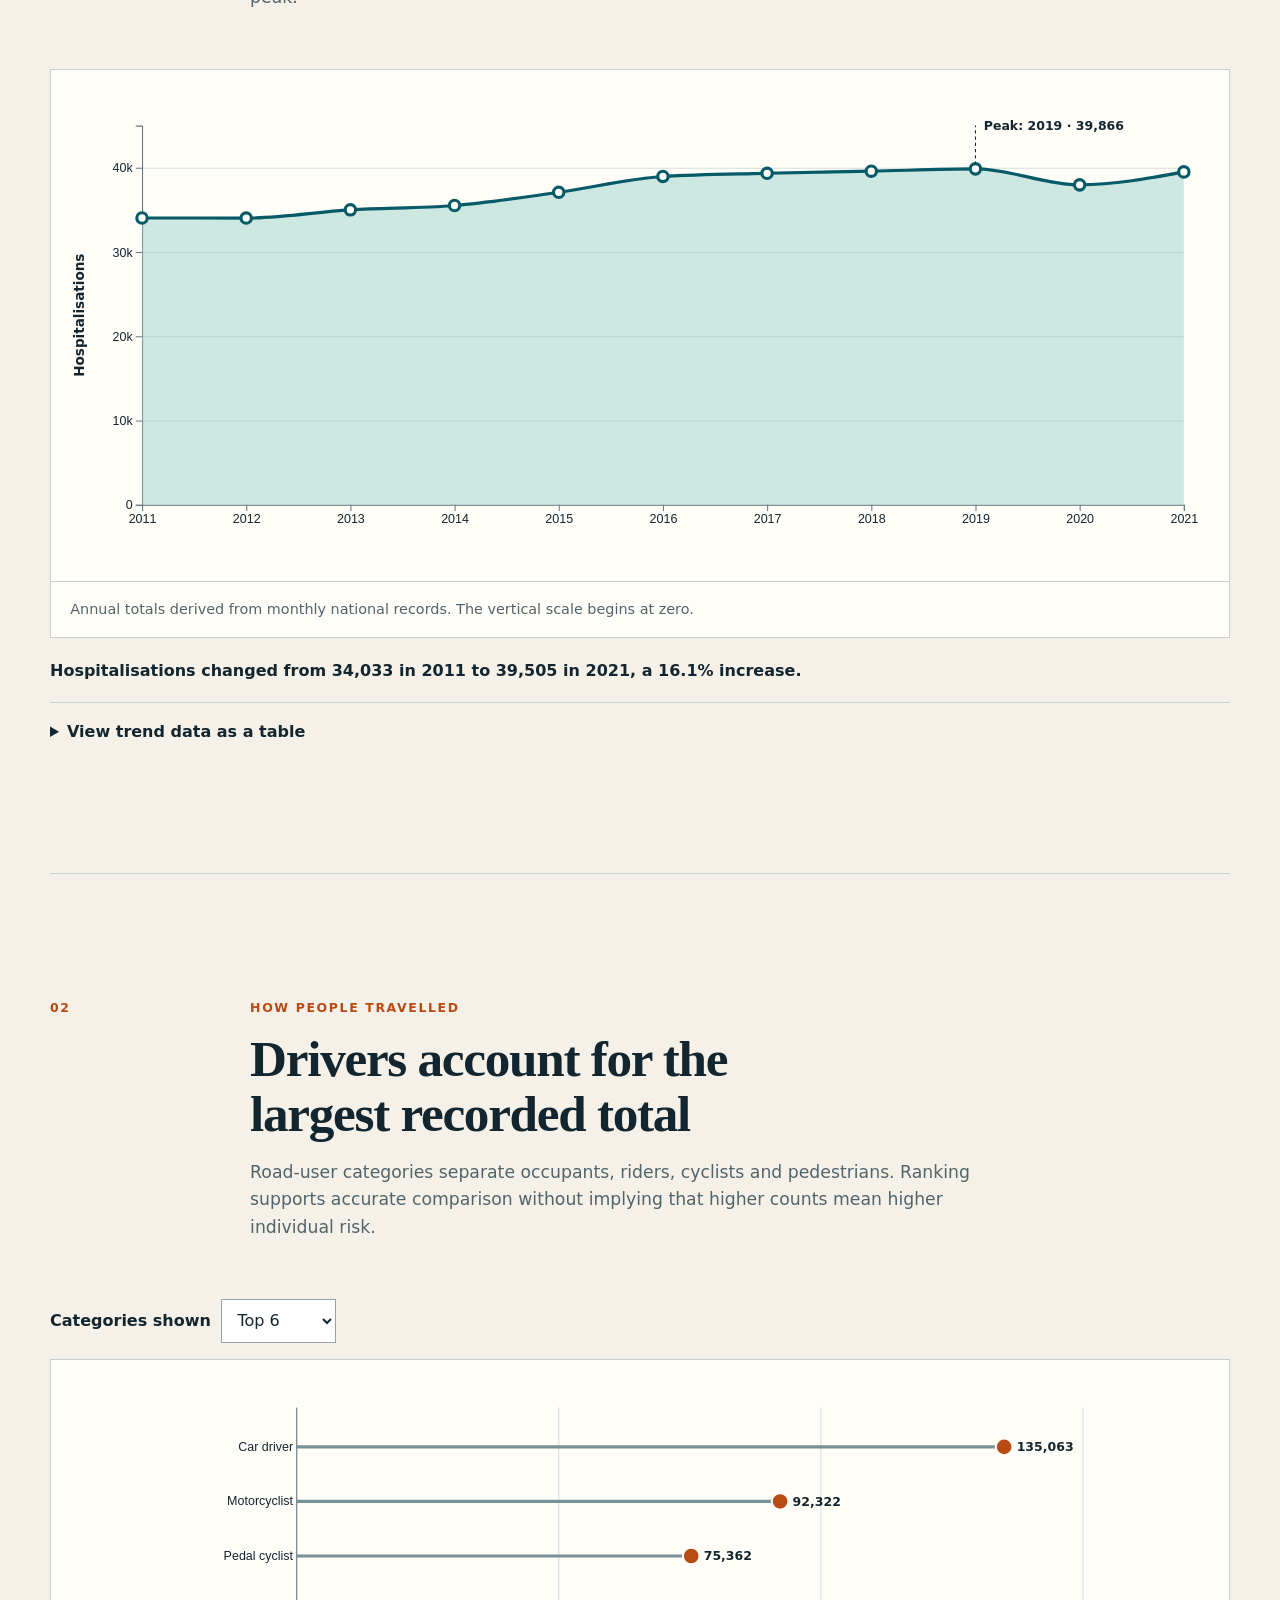
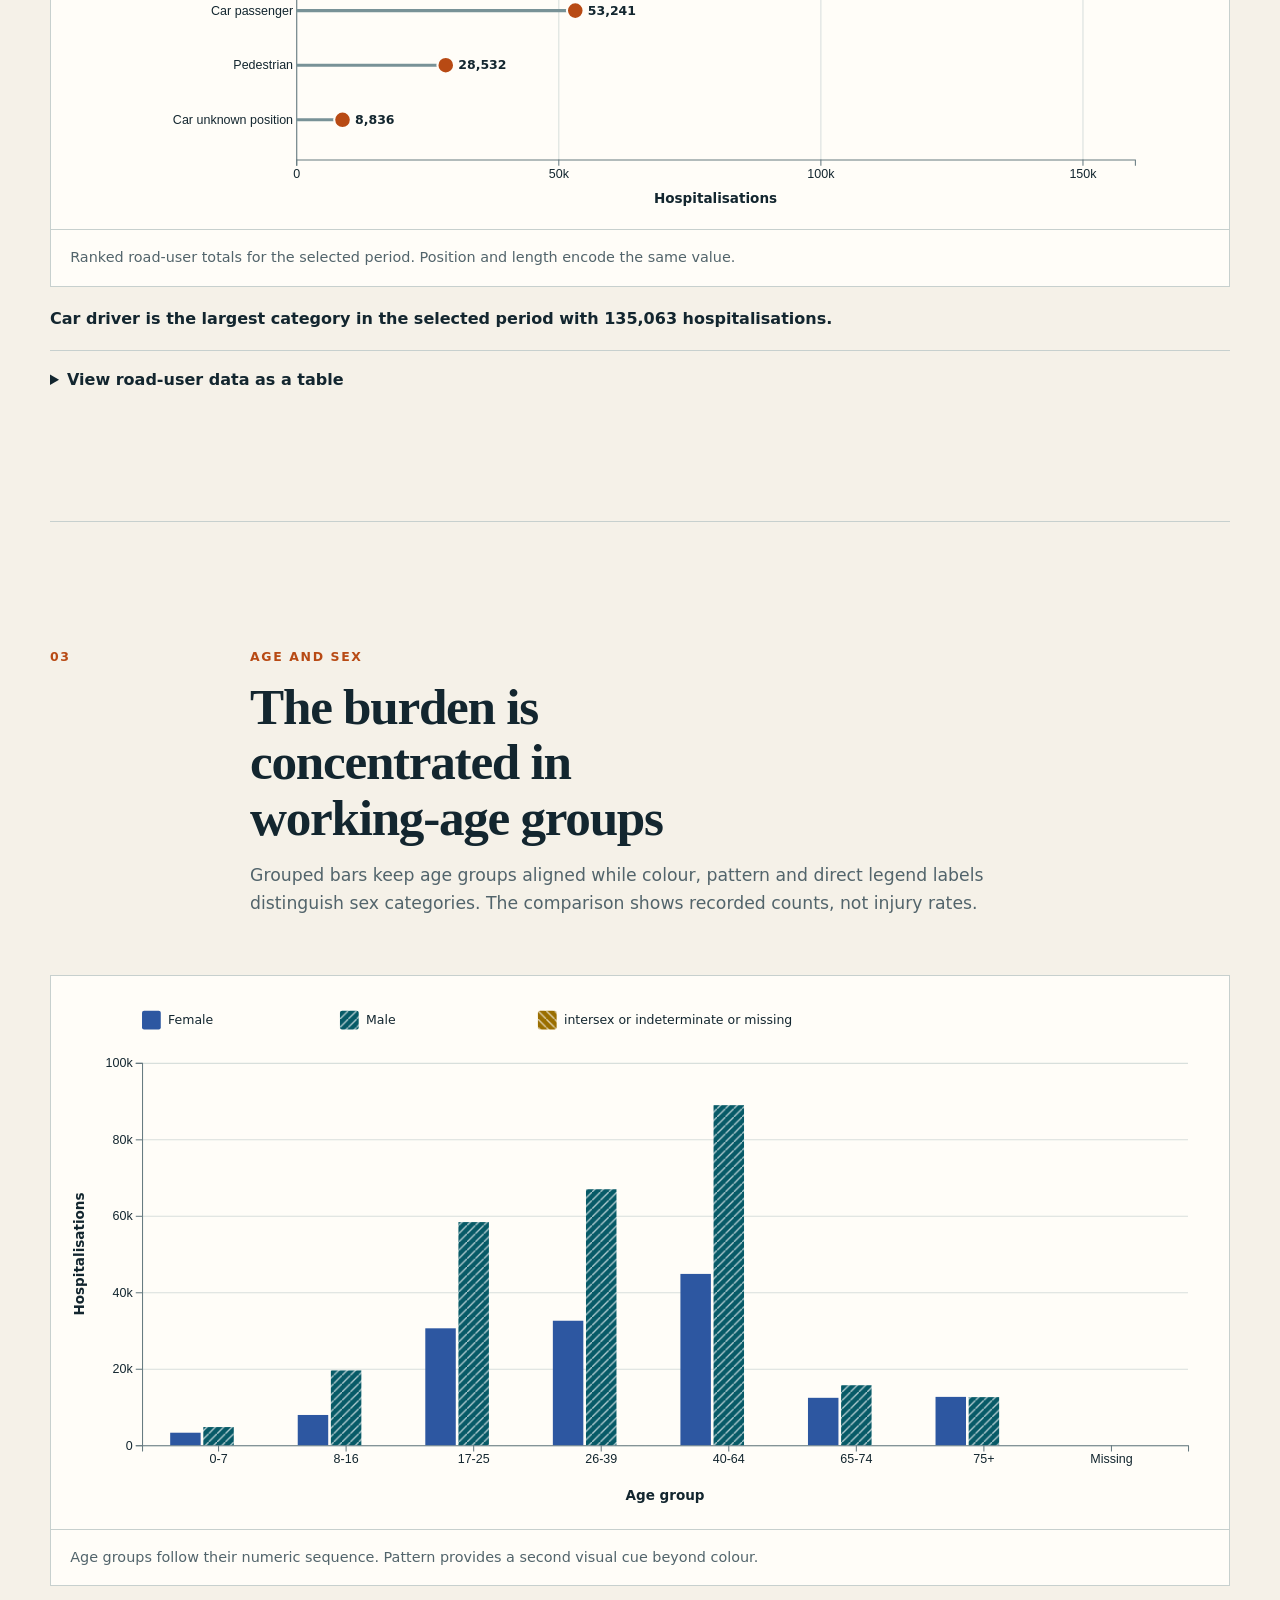
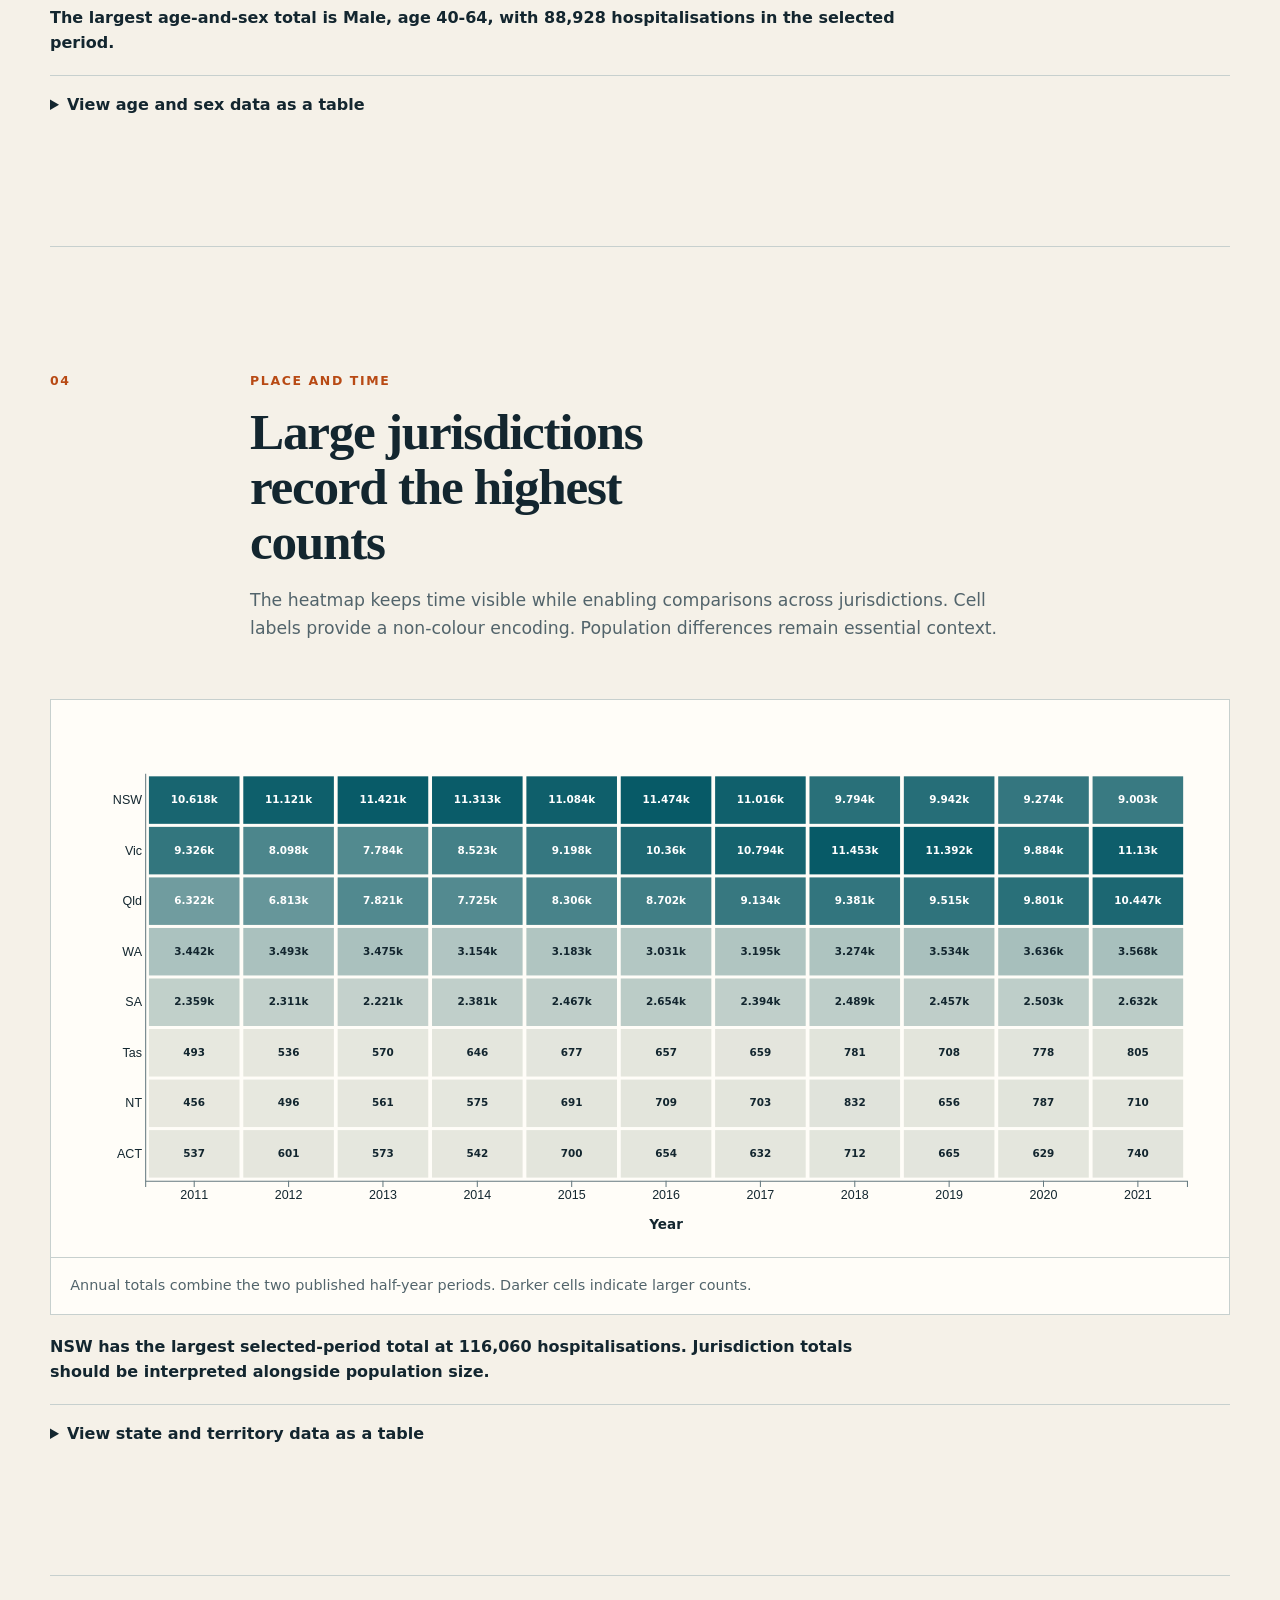
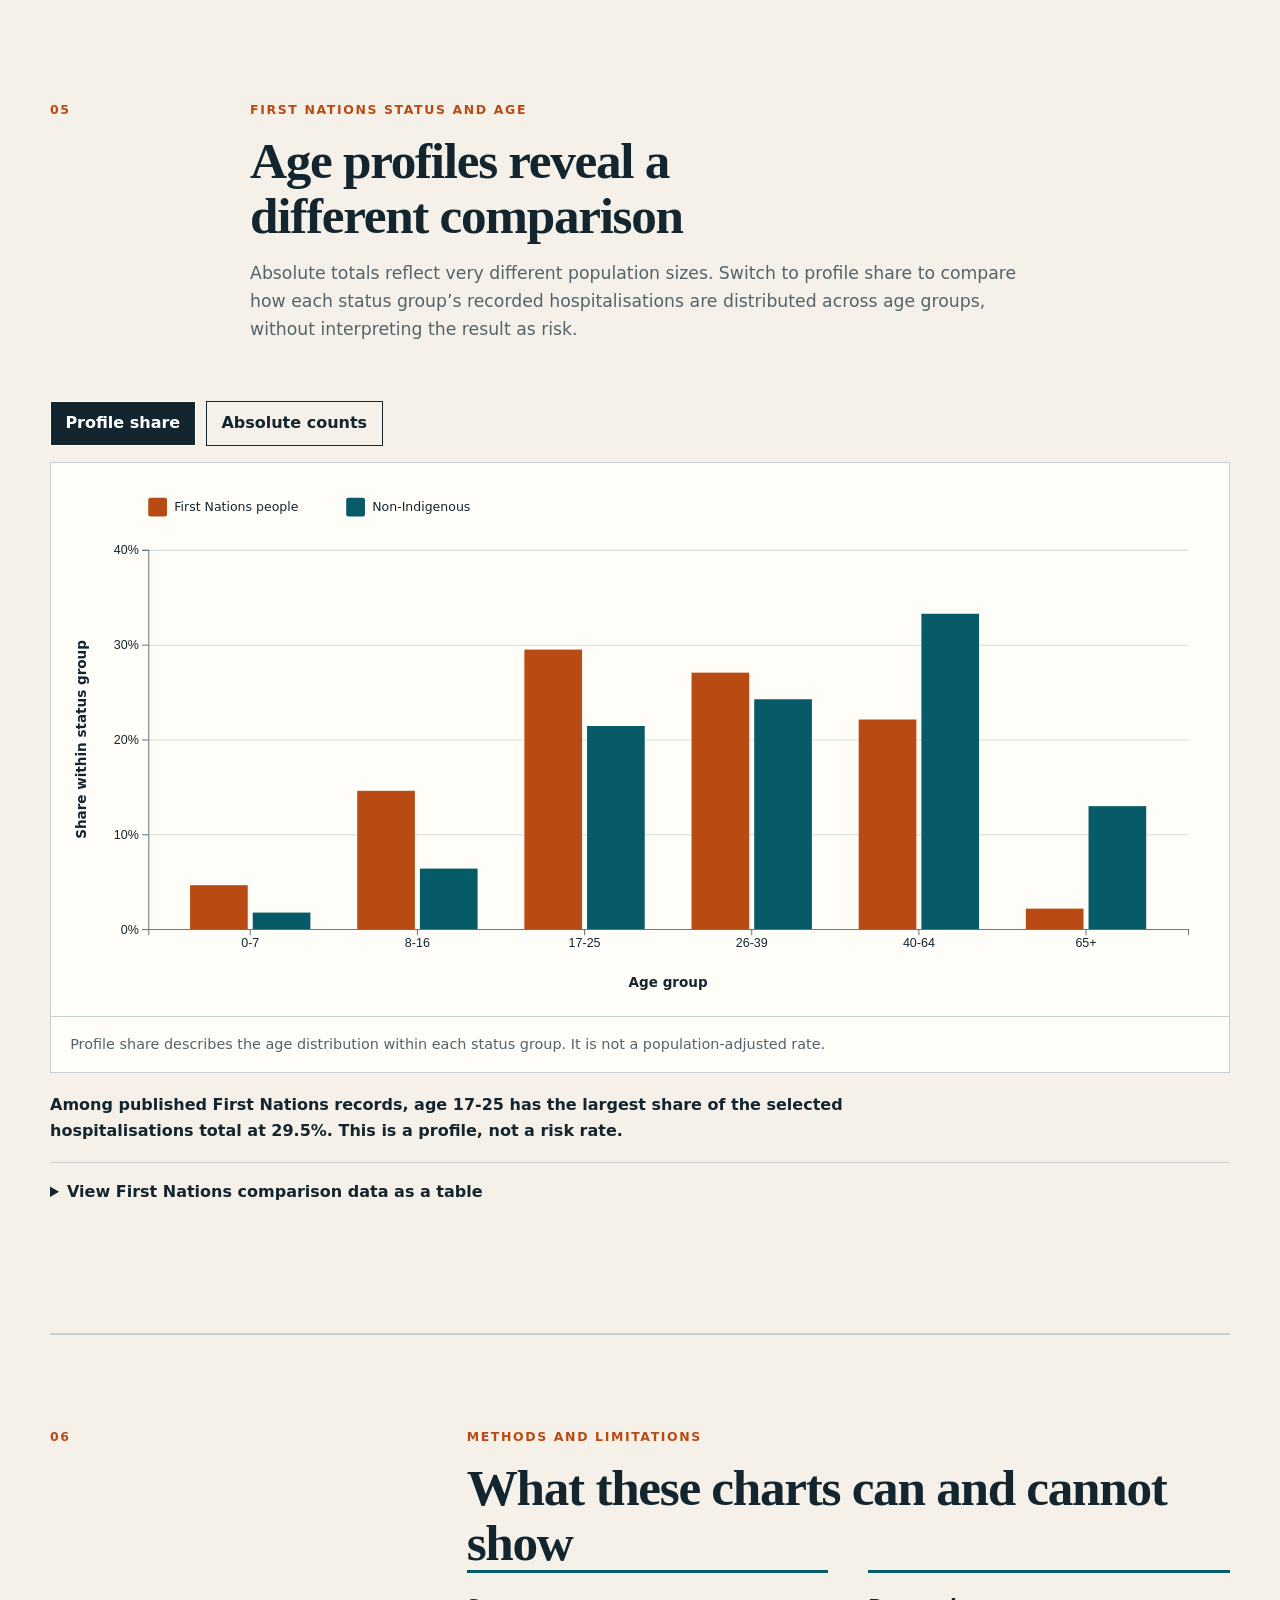
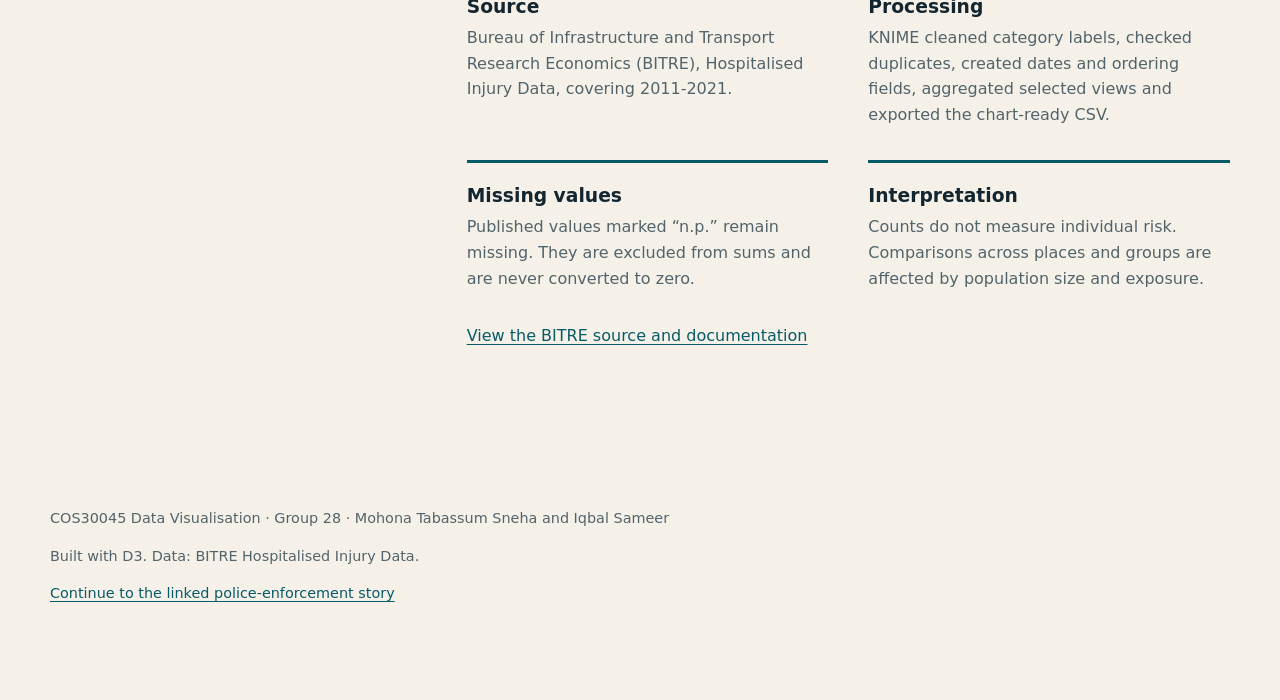
==== commit e6d7a471: "Add linked police enforcement data story" ====
--- a/website/index.html
+++ b/website/index.html
@@ -17,6 +17,7 @@
       <span>Beyond the crash</span>
     </a>
     <nav aria-label="Story sections">
+      <a class="story-switch" href="enforcement.html">Enforcement story</a>
       <a href="#trend">Trend</a>
       <a href="#road-users">Road users</a>
       <a href="#demographics">People</a>
@@ -180,6 +181,7 @@
   <footer>
     <p>COS30045 Data Visualisation · Group 28 · Mohona Tabassum Sneha and Iqbal Sameer</p>
     <p>Built with D3. Data: BITRE Hospitalised Injury Data.</p>
+    <p><a href="enforcement.html">Continue to the linked police-enforcement story</a></p>
   </footer>
 
   <div class="tooltip" id="chart-tooltip" role="tooltip" hidden></div>
--- a/website/css/styles.css
+++ b/website/css/styles.css
@@ -43,6 +43,7 @@
 nav { display: flex; gap: 1.1rem; overflow-x: auto; padding: .25rem 0; }
 nav a { color: var(--ink); font-size: .9rem; font-weight: 700; text-decoration: none; white-space: nowrap; }
 nav a:hover, nav a:focus-visible { color: var(--orange); }
+.story-switch { border-bottom: 2px solid var(--orange); }
 
 main { overflow: hidden; }
 .hero, .overview, .global-controls, .story-section, .context-section, footer {
@@ -123,6 +124,12 @@
 .annotation { fill: var(--ink); font-size: 12px; font-weight: 700; }
 .annotation-line { stroke: var(--ink); stroke-dasharray: 3 3; }
 .empty-state { padding: 4rem 1rem; text-align: center; color: var(--muted); }
+.enforcement-story { --orange: #a63d12; }
+.enforcement-hero h1 { max-width: 13ch; }
+.mix-label, .age-share-label { font-size: 12px; font-weight: 850; pointer-events: none; }
+.mix-label { fill: white; }
+.rate-stem { stroke: #789297; stroke-width: 3; }
+.rate-dot { fill: var(--orange); stroke: var(--surface); stroke-width: 2; }
 
 .tooltip { position: fixed; z-index: 50; max-width: 260px; padding: .65rem .8rem; pointer-events: none; background: var(--ink); color: white; border: 2px solid white; box-shadow: 0 8px 24px rgba(0,0,0,.22); font-size: .9rem; }
 .sr-only { position: absolute !important; width: 1px !important; height: 1px !important; padding: 0 !important; margin: -1px !important; overflow: hidden !important; clip: rect(0,0,0,0) !important; white-space: nowrap !important; border: 0 !important; }
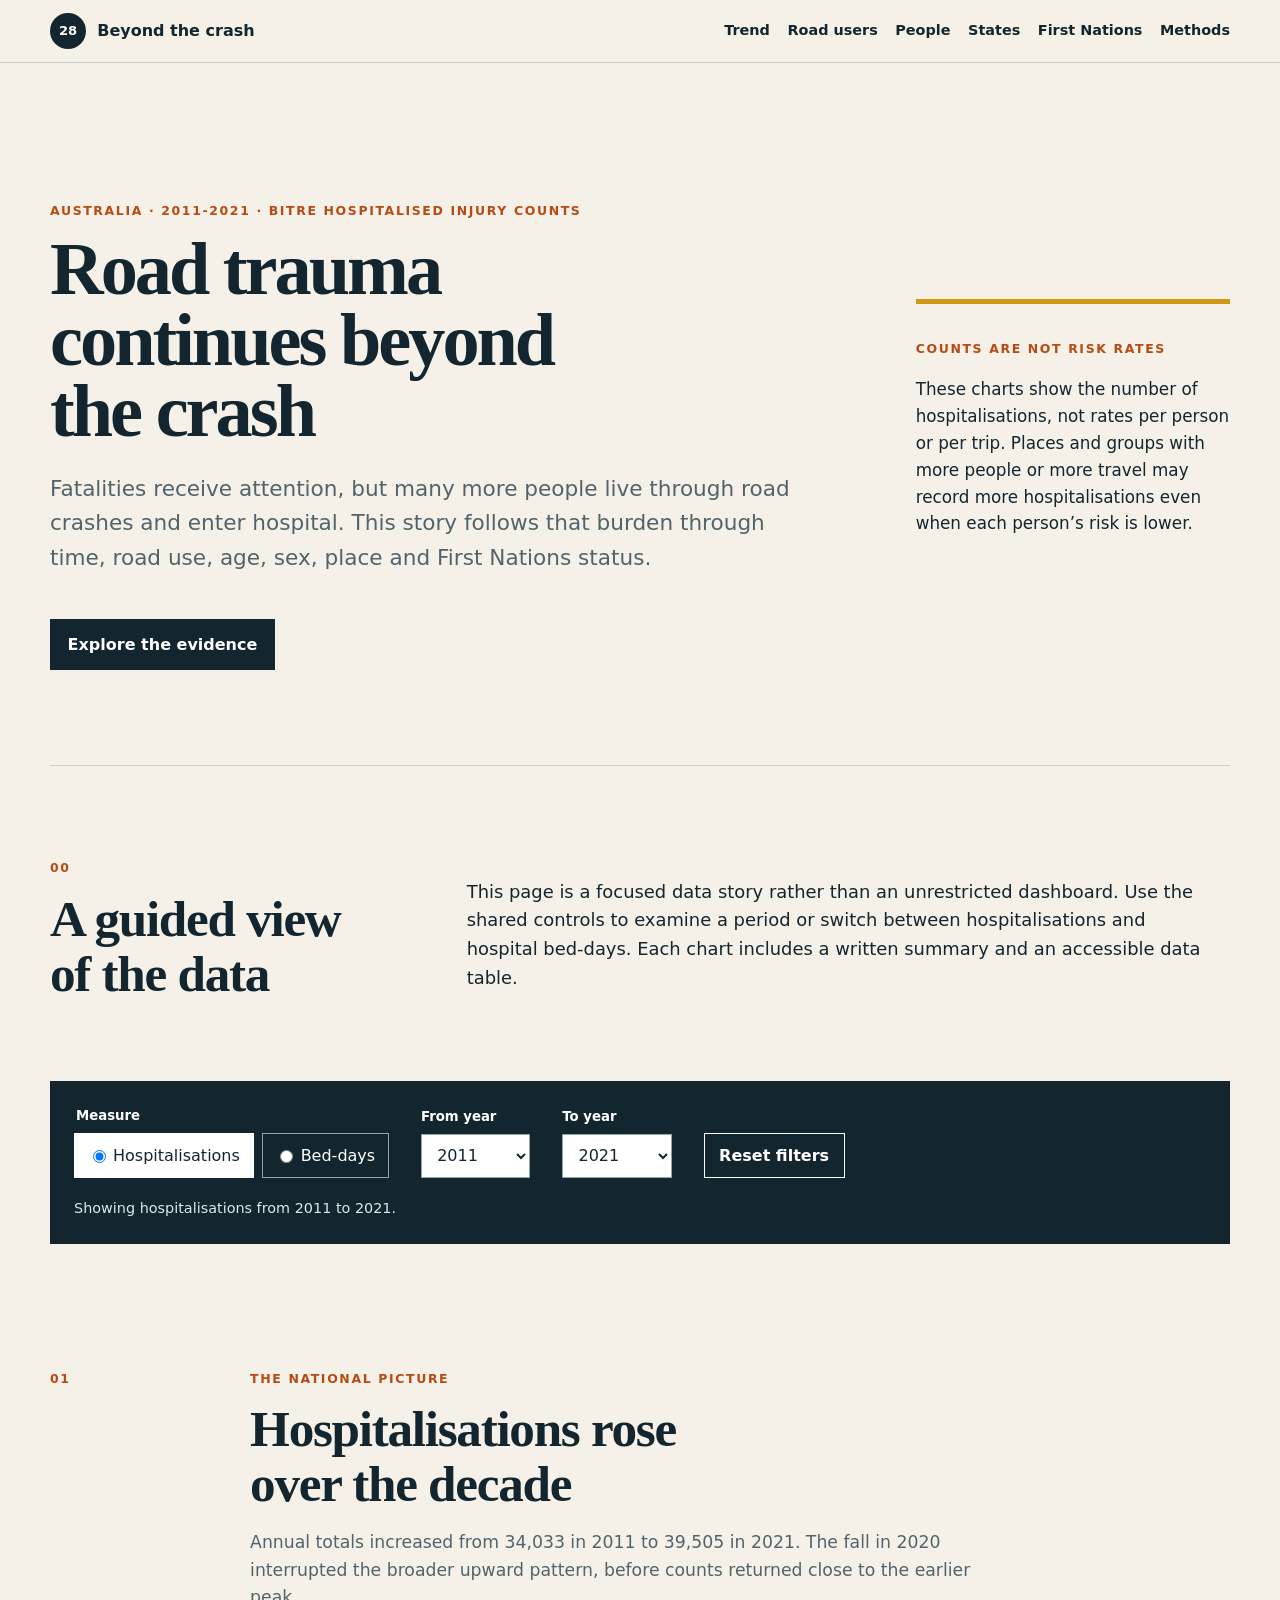
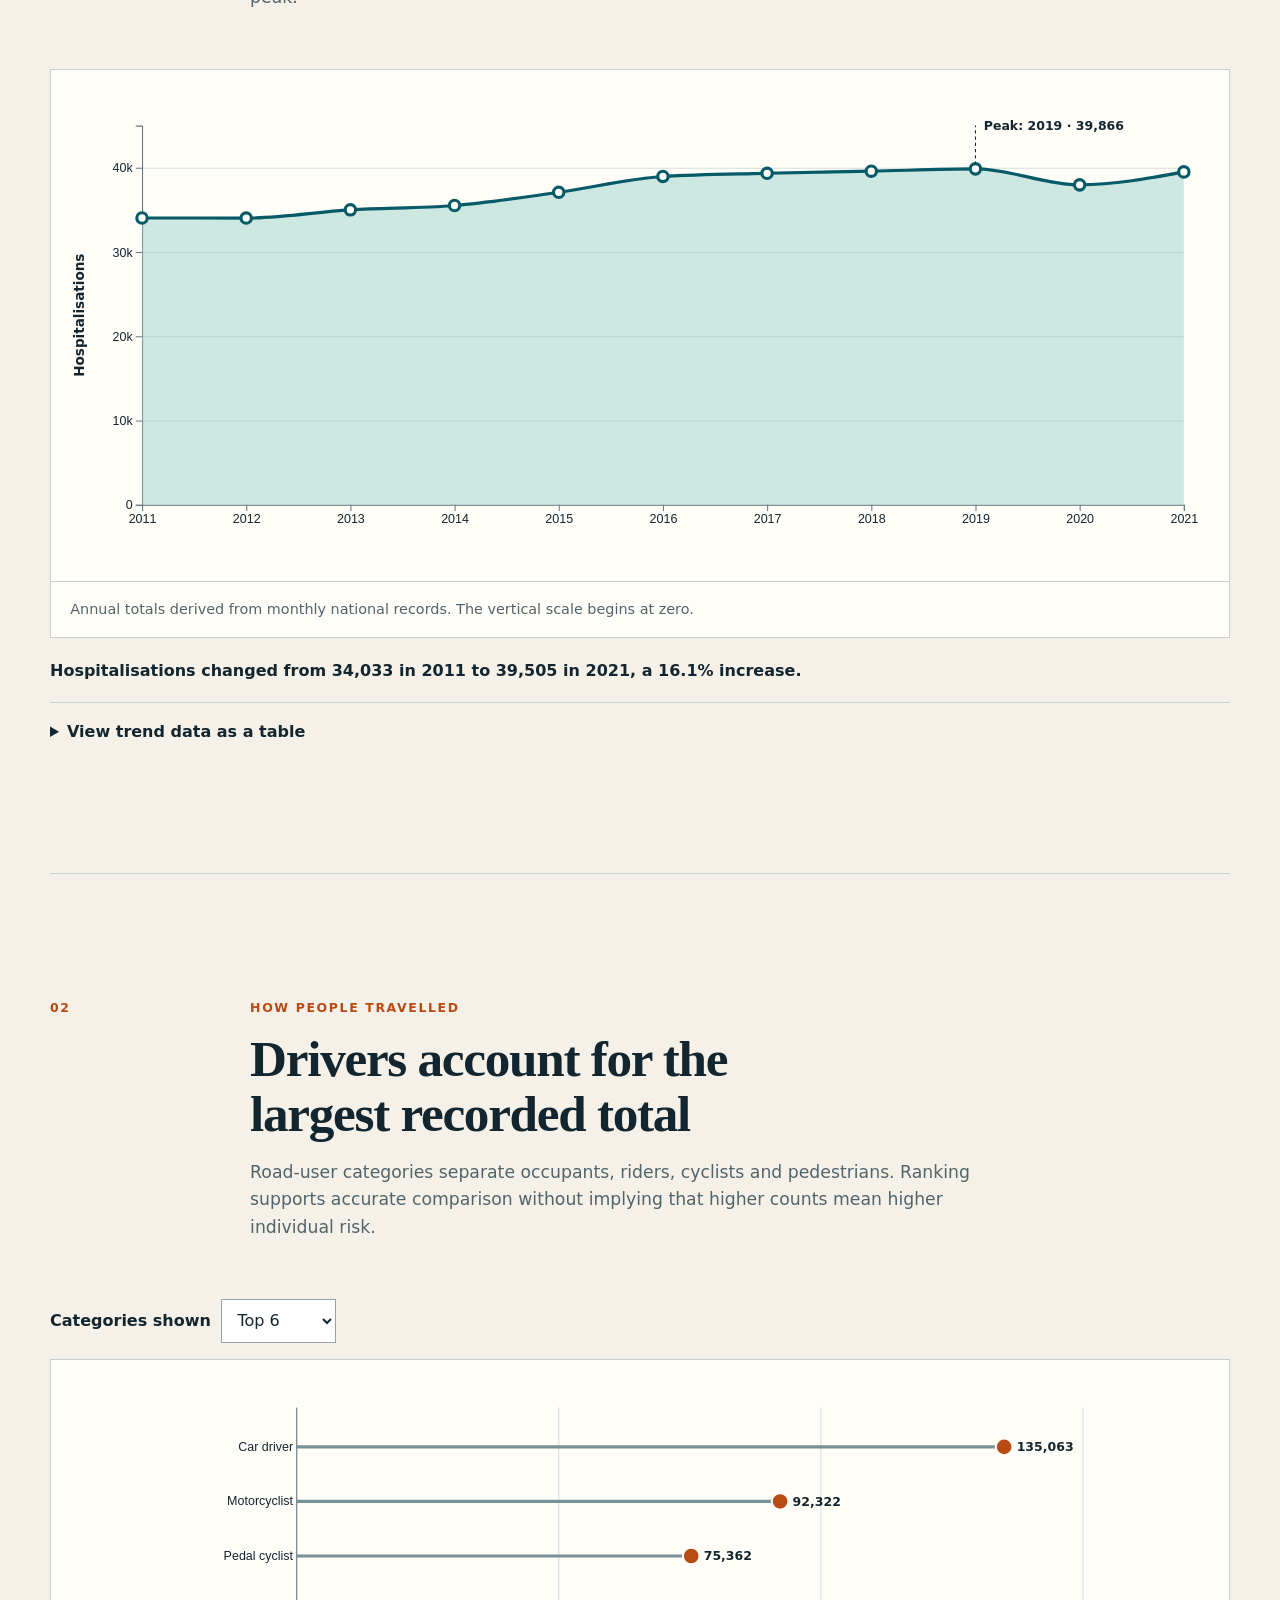
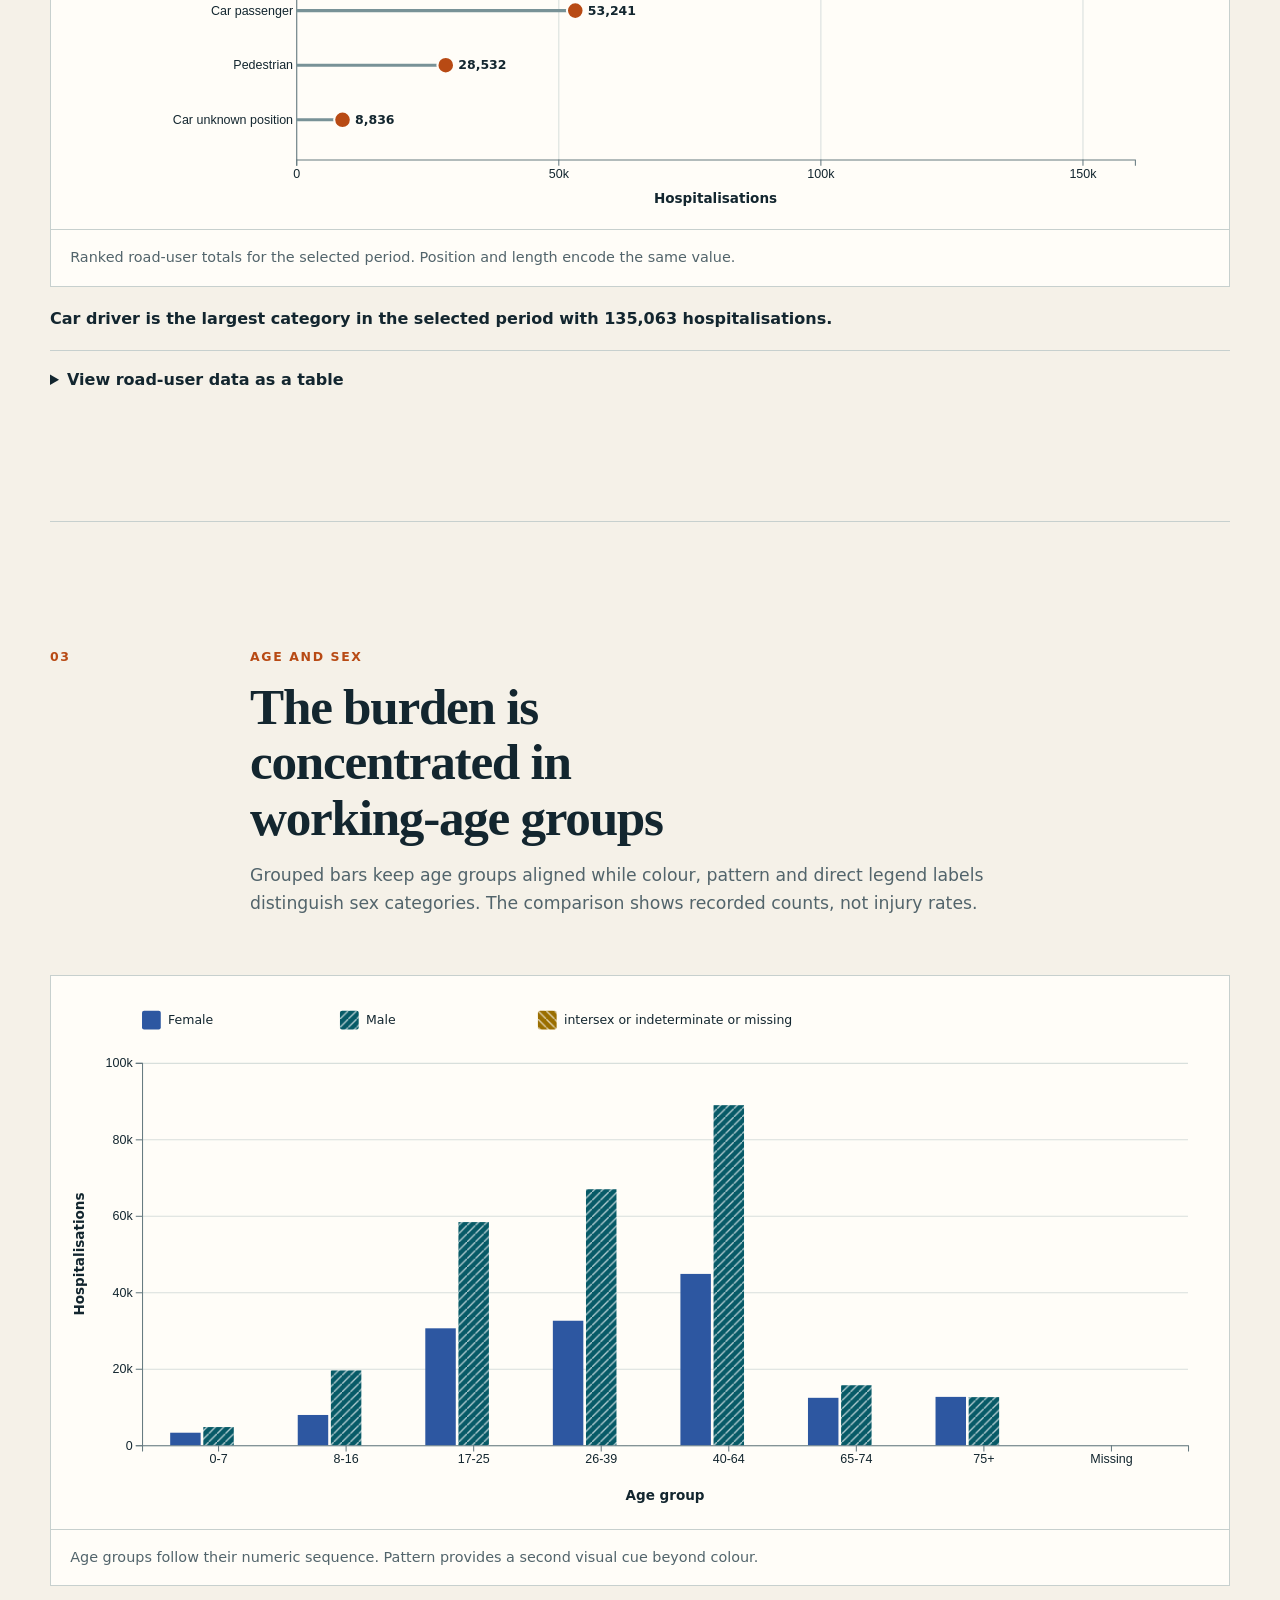
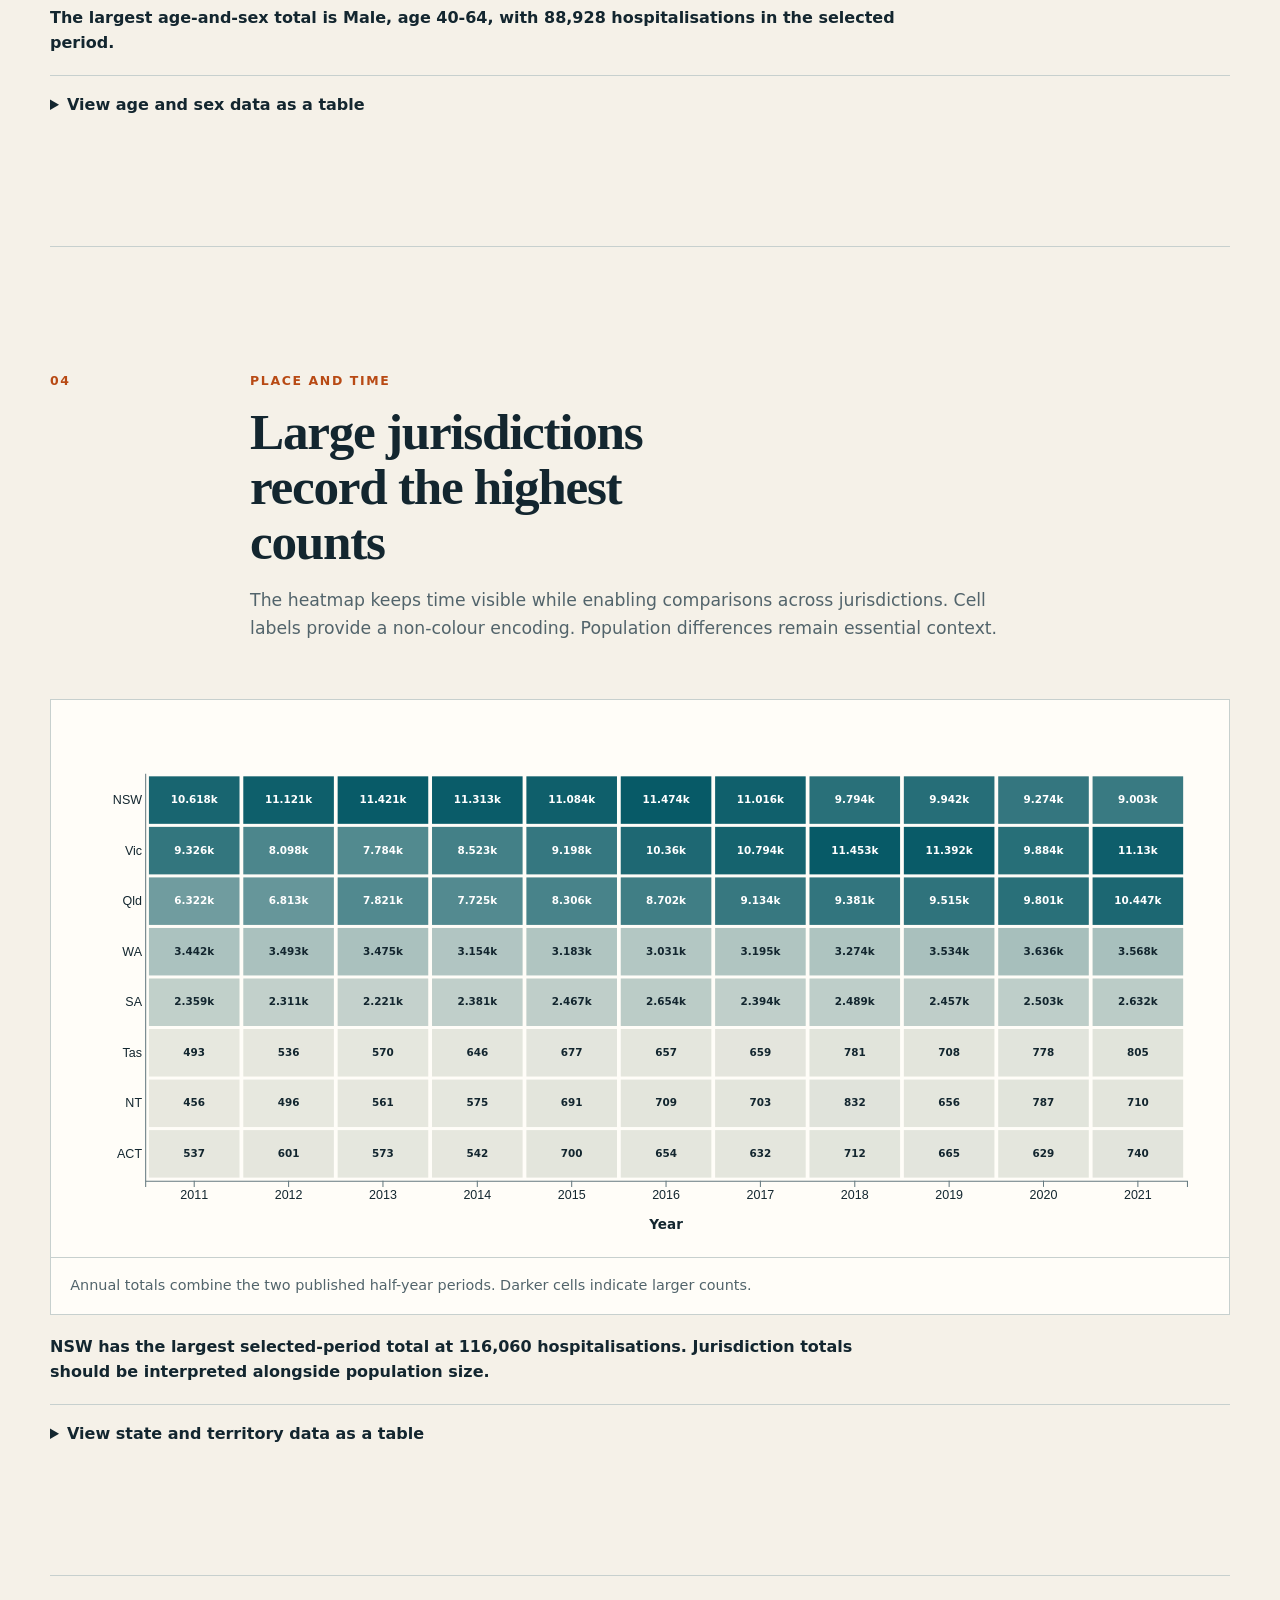
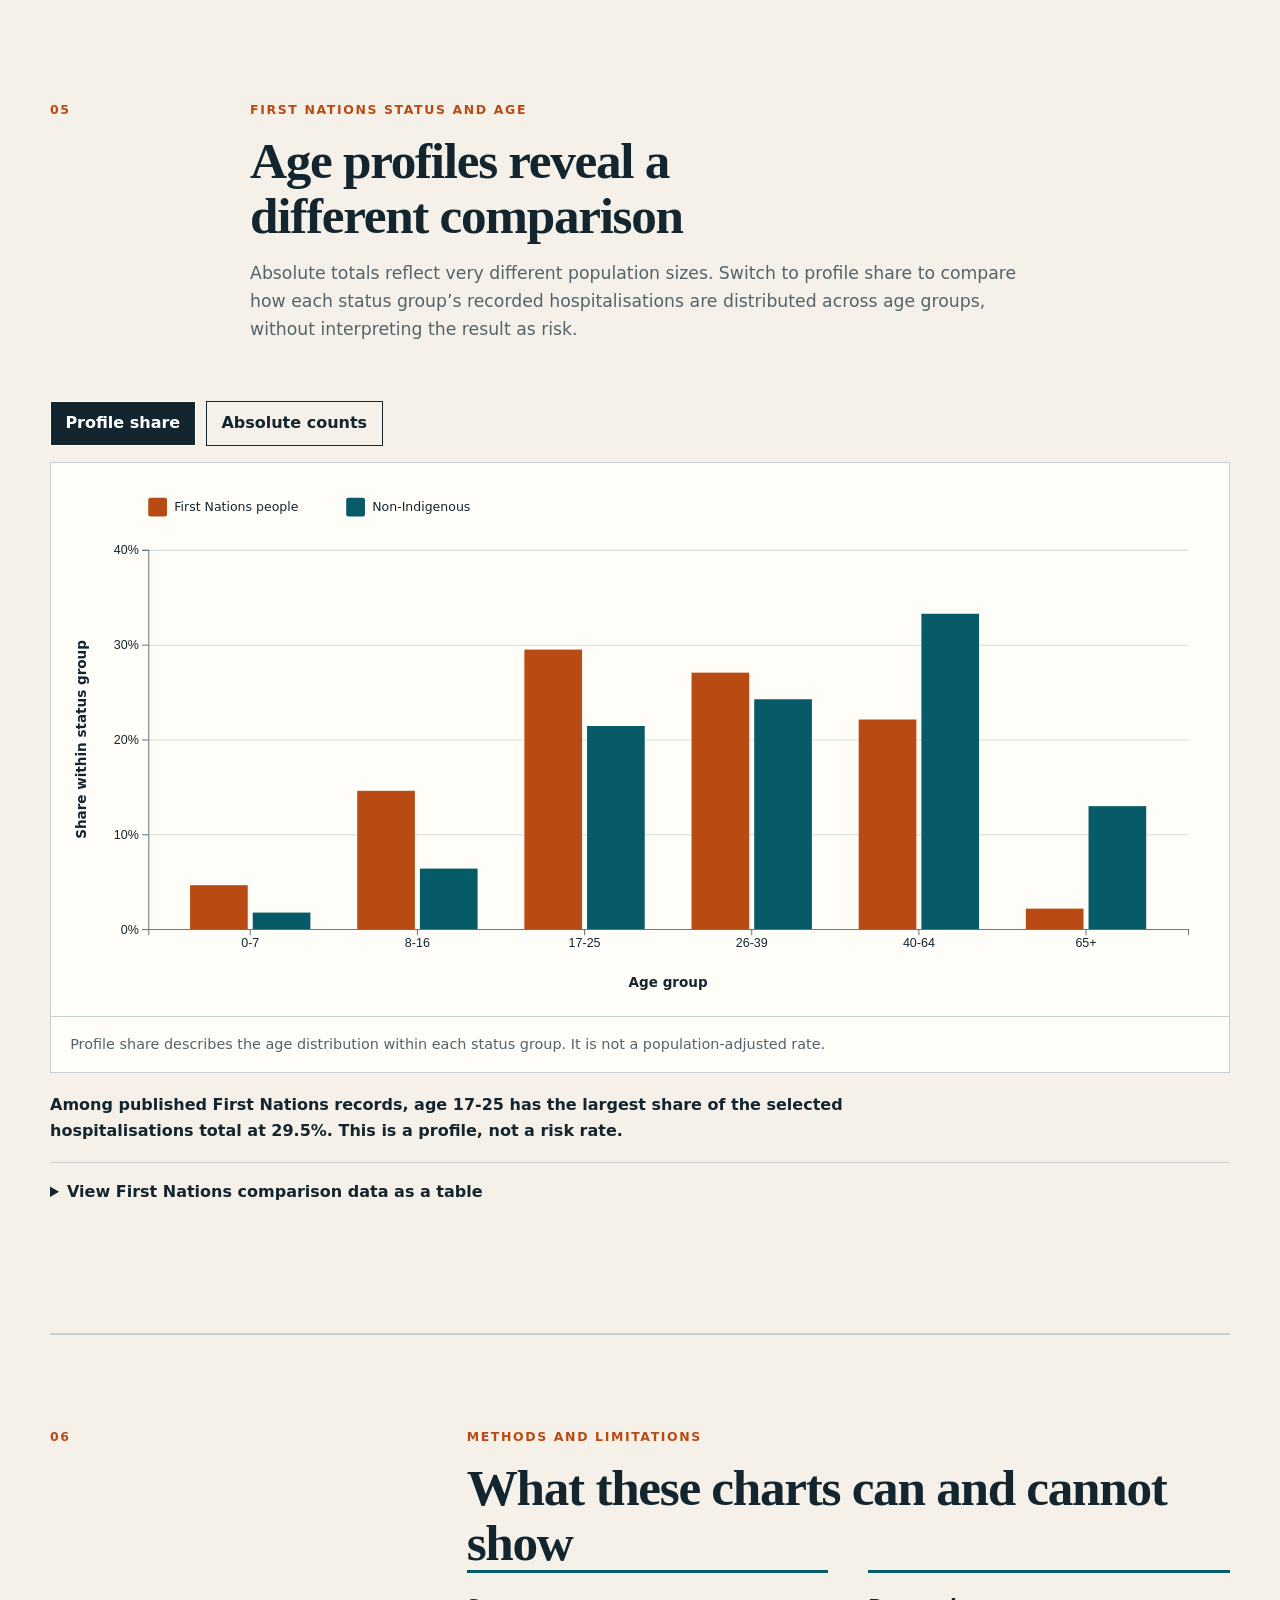
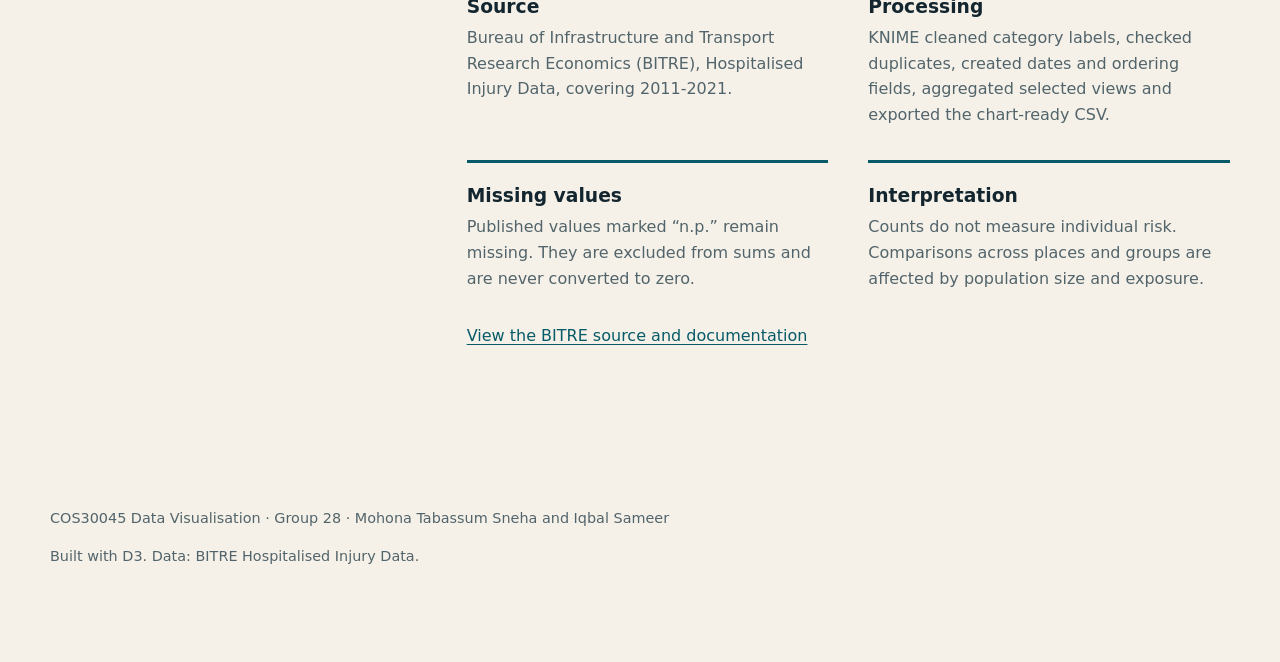
==== commit 2c3ea6f7: "Revert "Add linked police enforcement data story" This reverts commit e6d7a471fd2d3aebec99509420b35b" ====
--- a/website/index.html
+++ b/website/index.html
@@ -17,7 +17,6 @@
       <span>Beyond the crash</span>
     </a>
     <nav aria-label="Story sections">
-      <a class="story-switch" href="enforcement.html">Enforcement story</a>
       <a href="#trend">Trend</a>
       <a href="#road-users">Road users</a>
       <a href="#demographics">People</a>
@@ -181,7 +180,6 @@
   <footer>
     <p>COS30045 Data Visualisation · Group 28 · Mohona Tabassum Sneha and Iqbal Sameer</p>
     <p>Built with D3. Data: BITRE Hospitalised Injury Data.</p>
-    <p><a href="enforcement.html">Continue to the linked police-enforcement story</a></p>
   </footer>
 
   <div class="tooltip" id="chart-tooltip" role="tooltip" hidden></div>
--- a/website/css/styles.css
+++ b/website/css/styles.css
@@ -43,7 +43,6 @@
 nav { display: flex; gap: 1.1rem; overflow-x: auto; padding: .25rem 0; }
 nav a { color: var(--ink); font-size: .9rem; font-weight: 700; text-decoration: none; white-space: nowrap; }
 nav a:hover, nav a:focus-visible { color: var(--orange); }
-.story-switch { border-bottom: 2px solid var(--orange); }
 
 main { overflow: hidden; }
 .hero, .overview, .global-controls, .story-section, .context-section, footer {
@@ -124,12 +123,6 @@
 .annotation { fill: var(--ink); font-size: 12px; font-weight: 700; }
 .annotation-line { stroke: var(--ink); stroke-dasharray: 3 3; }
 .empty-state { padding: 4rem 1rem; text-align: center; color: var(--muted); }
-.enforcement-story { --orange: #a63d12; }
-.enforcement-hero h1 { max-width: 13ch; }
-.mix-label, .age-share-label { font-size: 12px; font-weight: 850; pointer-events: none; }
-.mix-label { fill: white; }
-.rate-stem { stroke: #789297; stroke-width: 3; }
-.rate-dot { fill: var(--orange); stroke: var(--surface); stroke-width: 2; }
 
 .tooltip { position: fixed; z-index: 50; max-width: 260px; padding: .65rem .8rem; pointer-events: none; background: var(--ink); color: white; border: 2px solid white; box-shadow: 0 8px 24px rgba(0,0,0,.22); font-size: .9rem; }
 .sr-only { position: absolute !important; width: 1px !important; height: 1px !important; padding: 0 !important; margin: -1px !important; overflow: hidden !important; clip: rect(0,0,0,0) !important; white-space: nowrap !important; border: 0 !important; }
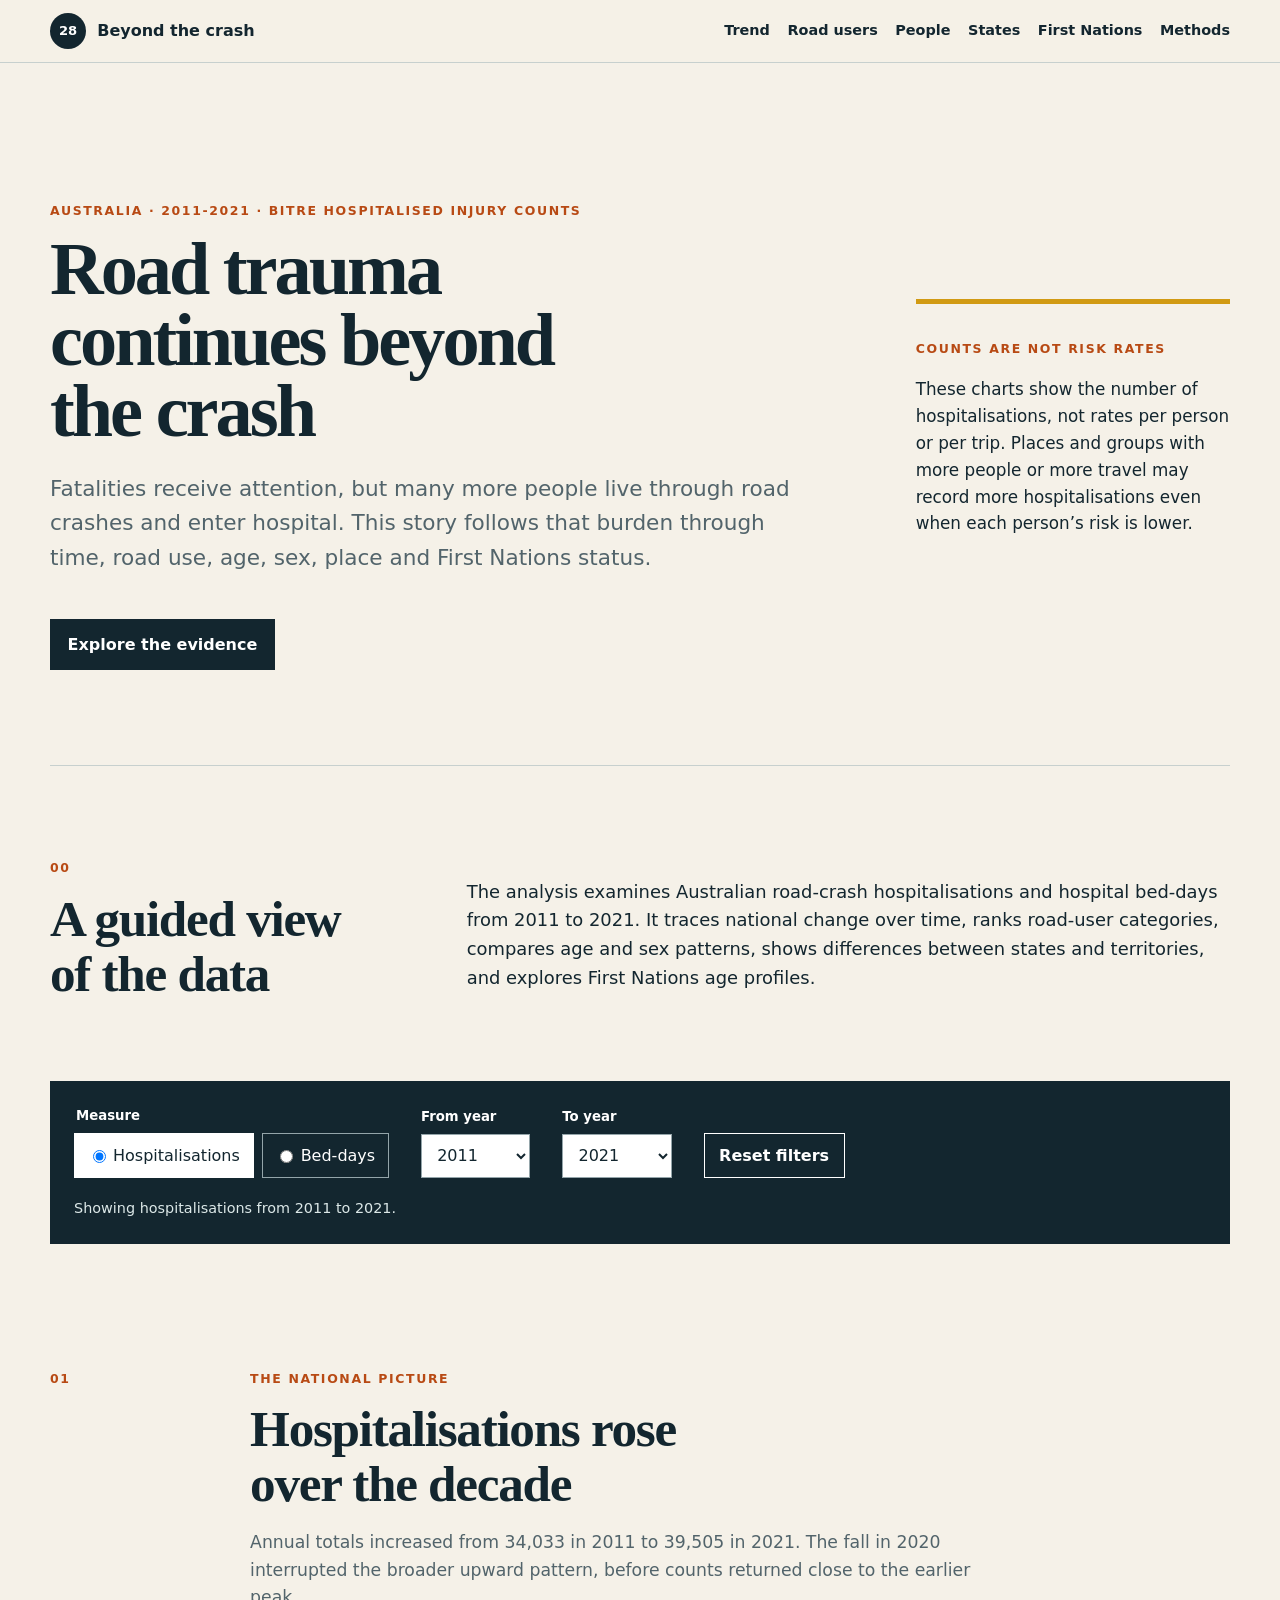
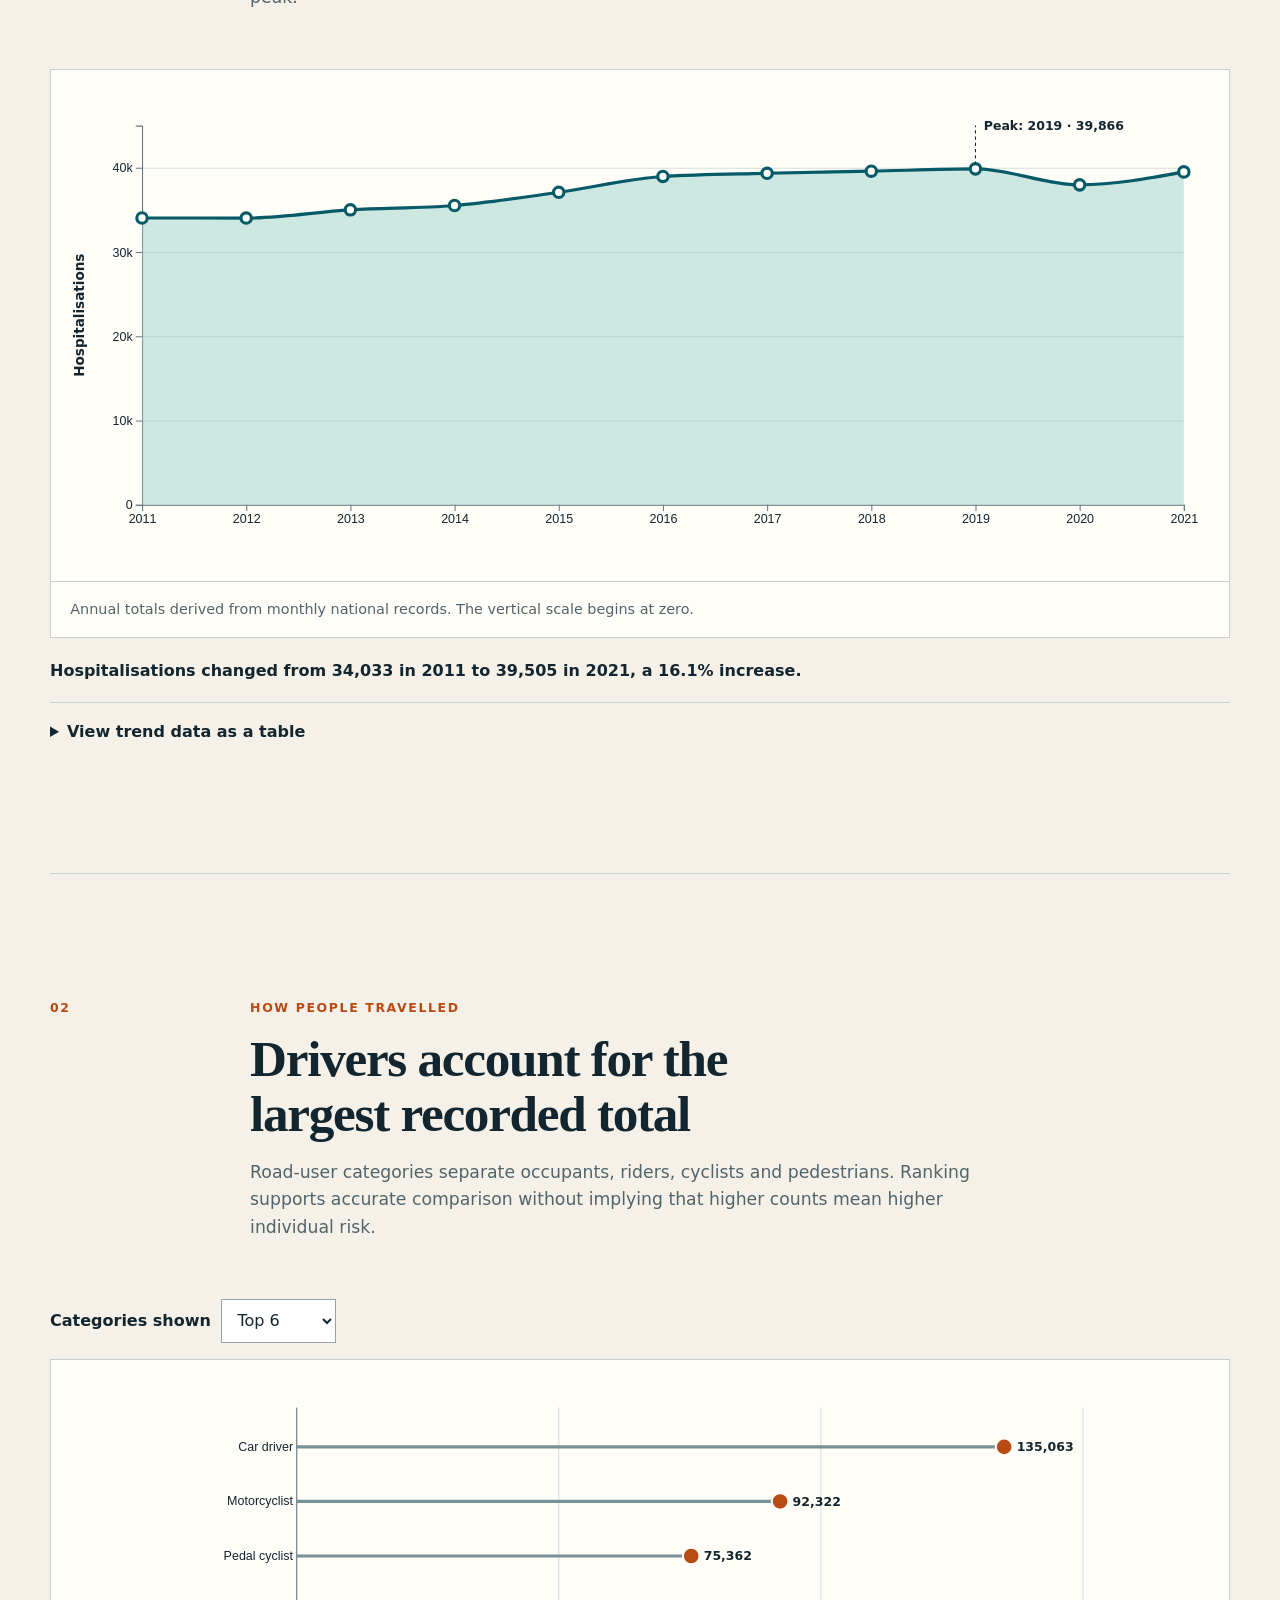
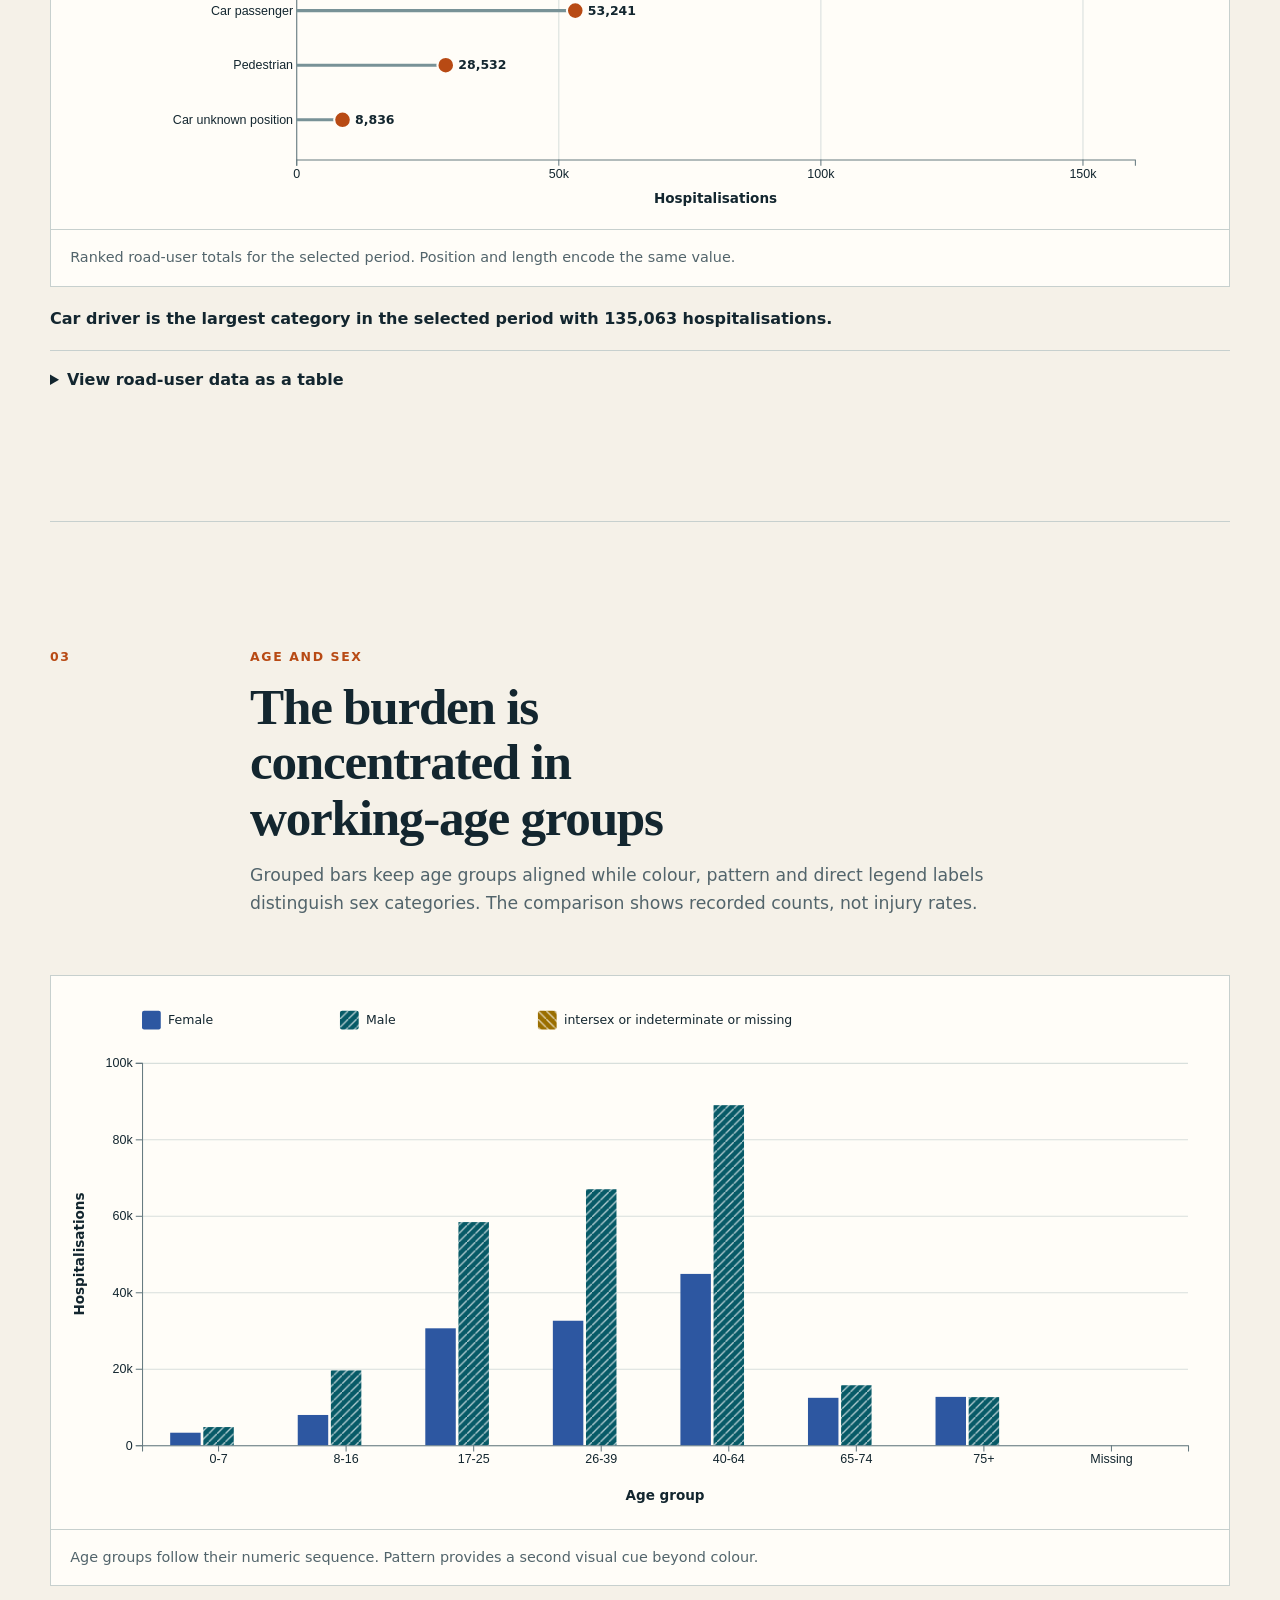
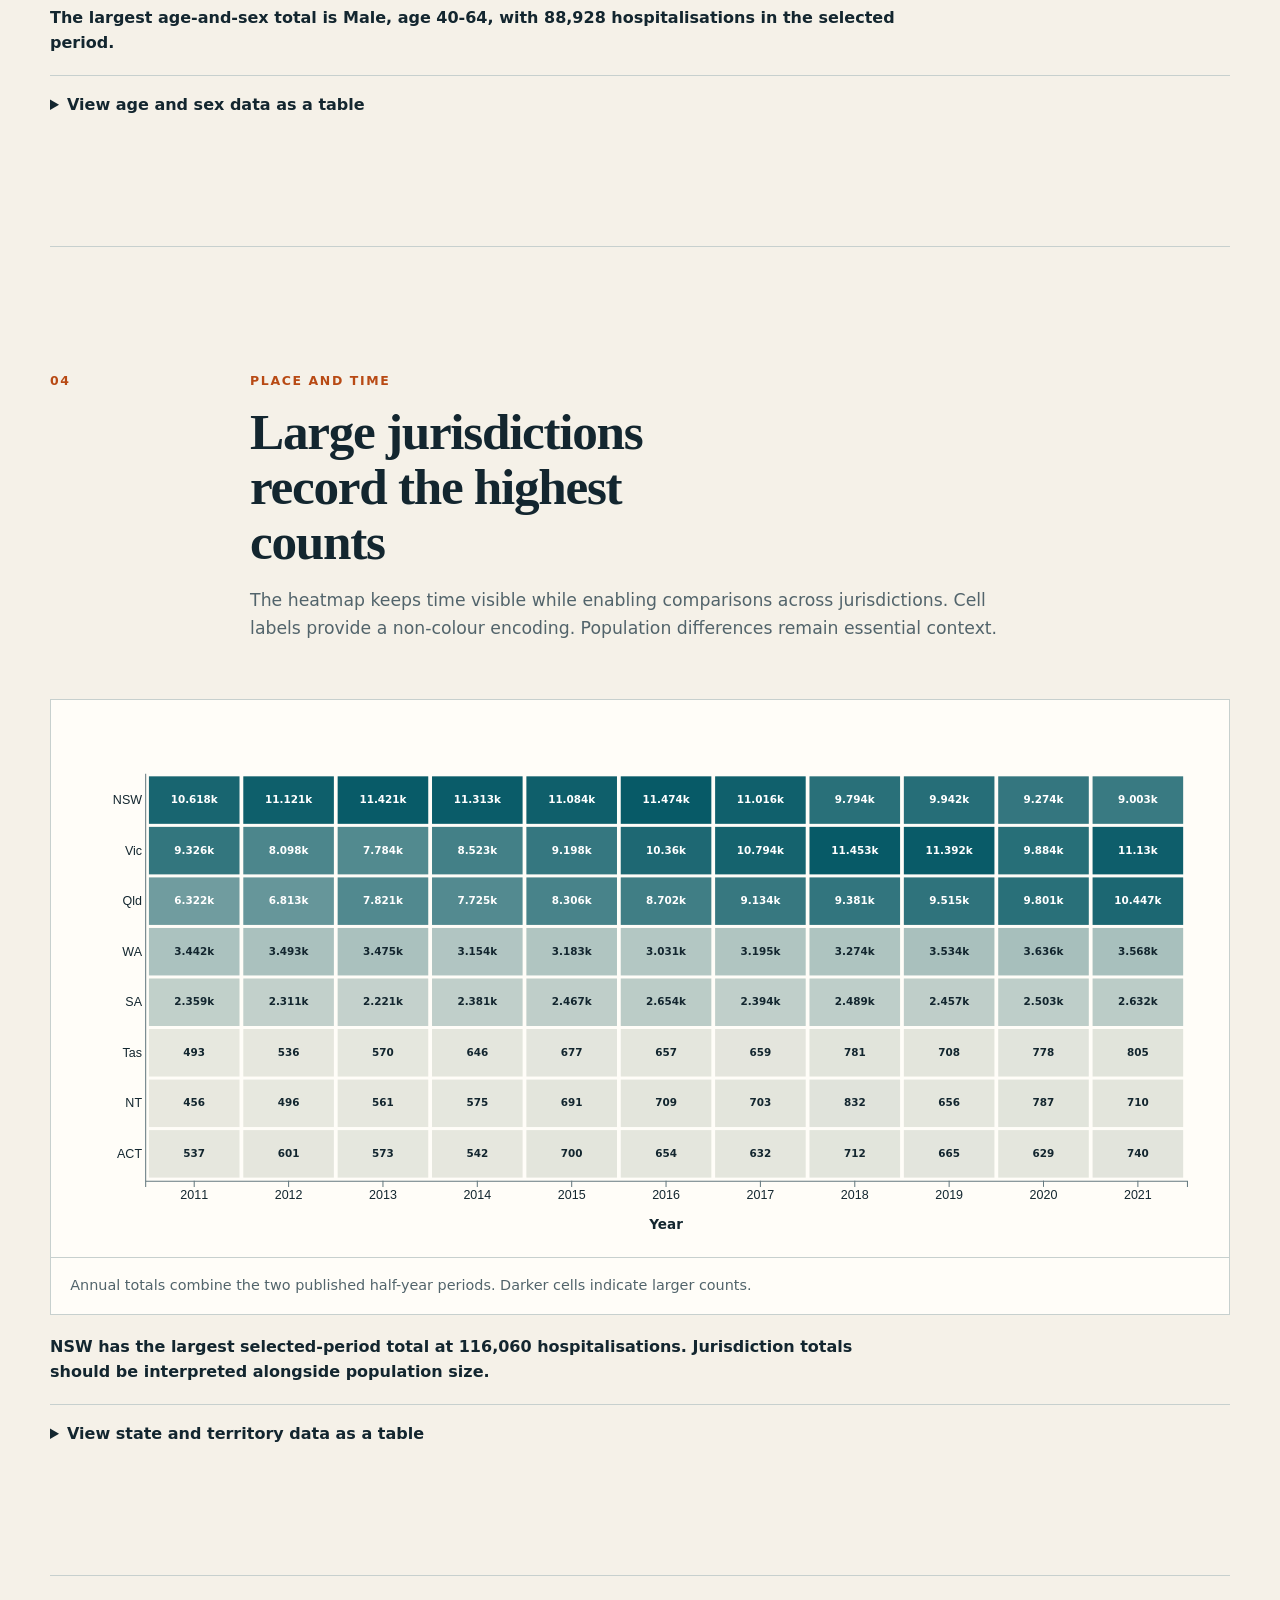
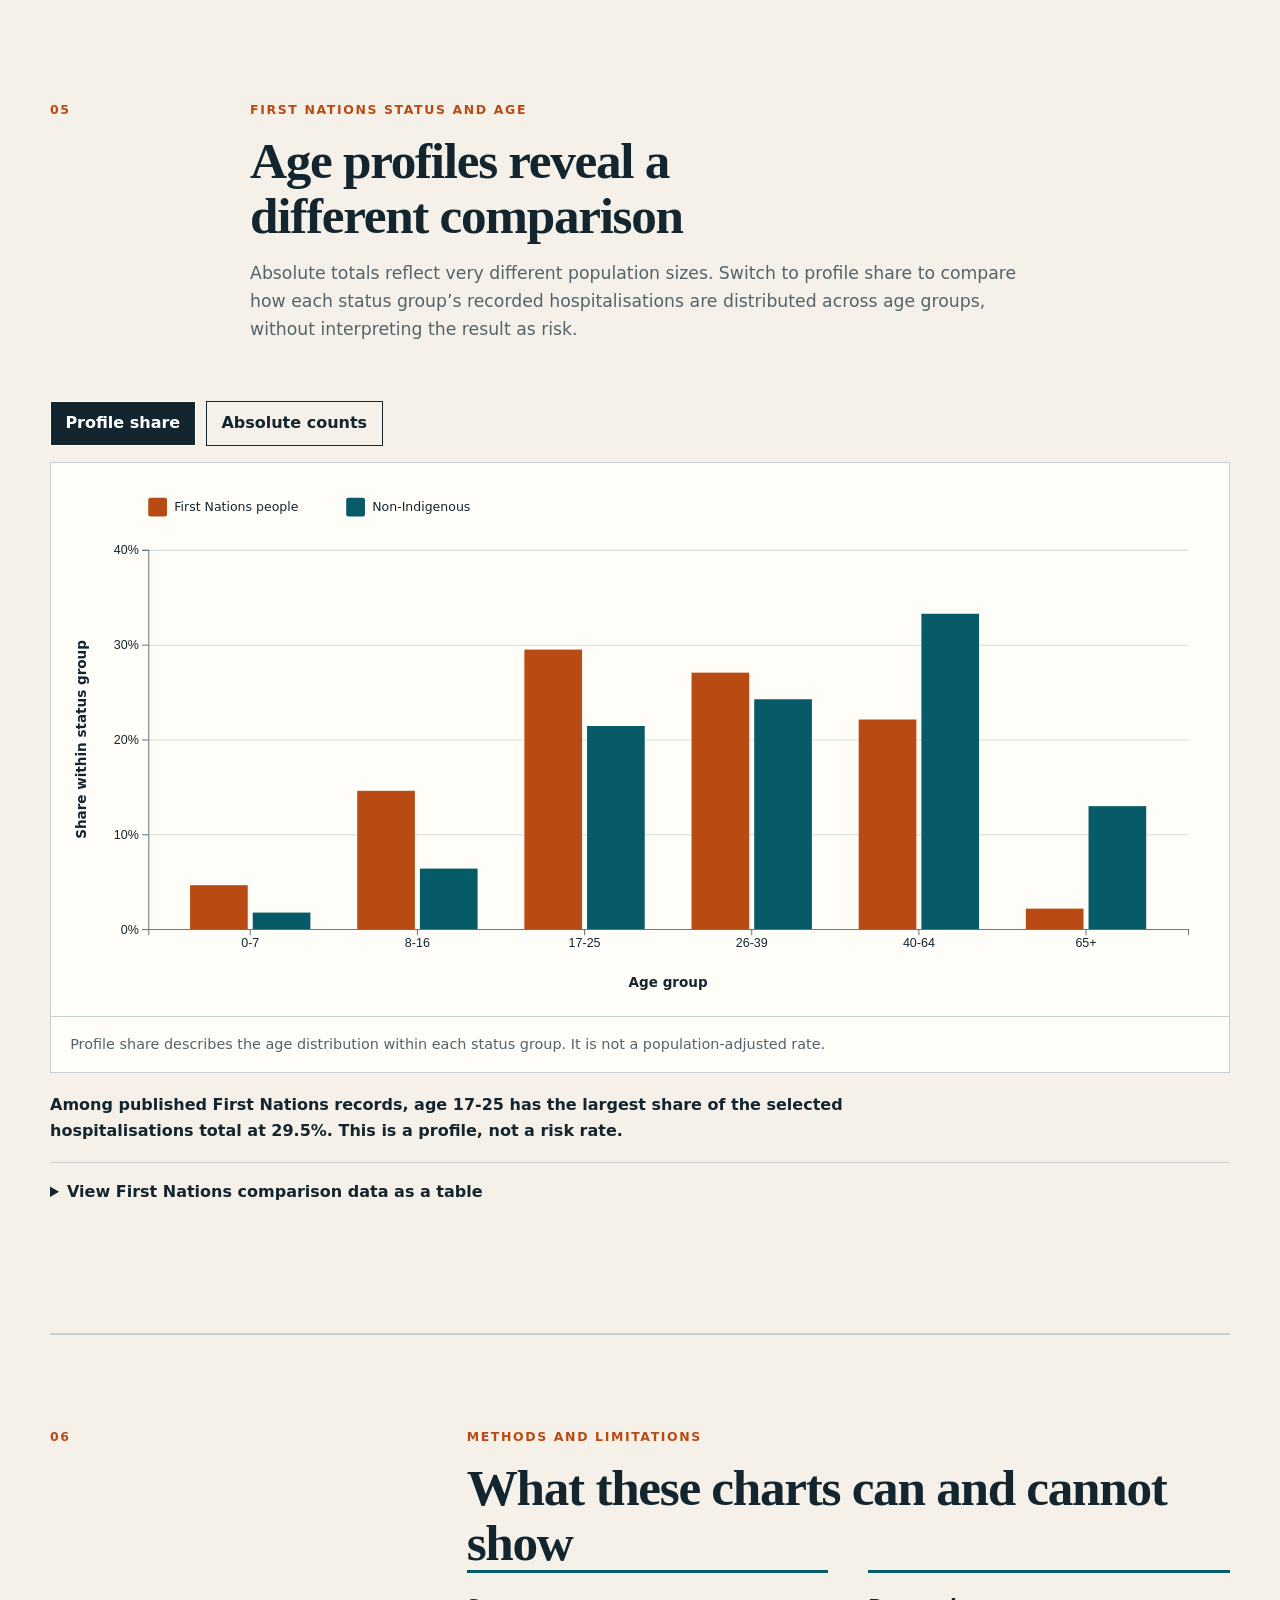
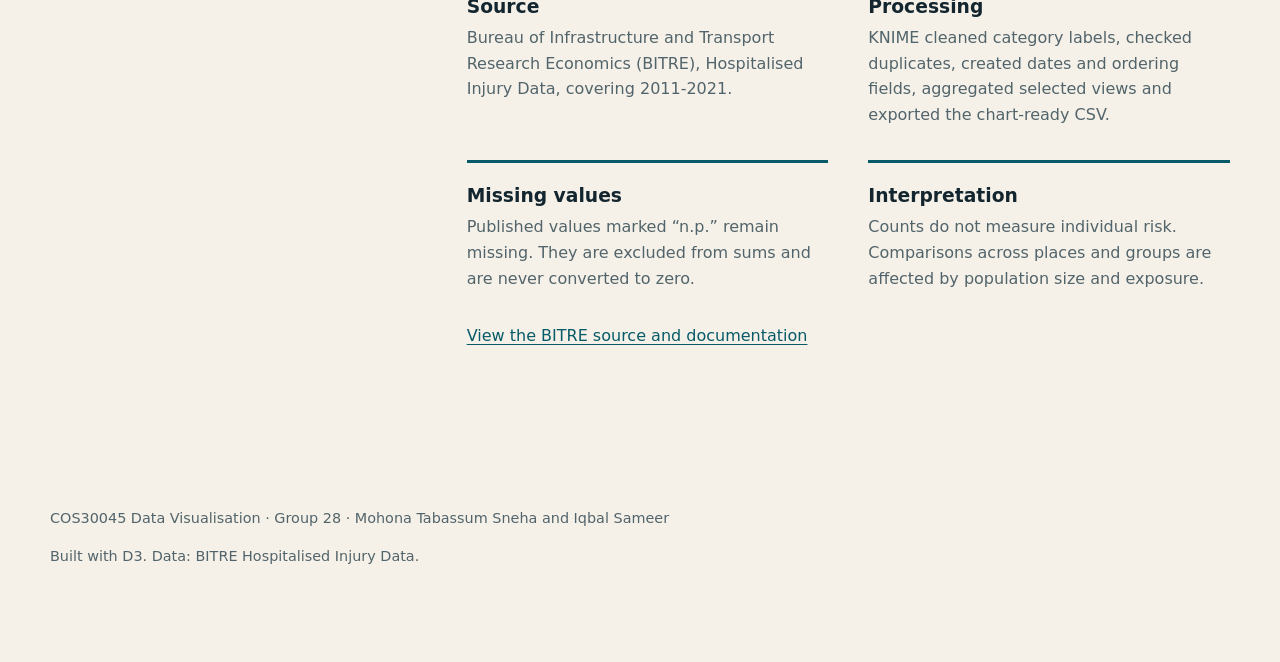
==== commit 31091e24: "Describe the analysed hospitalisation data" ====
--- a/website/index.html
+++ b/website/index.html
@@ -45,7 +45,7 @@
         <p class="section-number">00</p>
         <h2 id="overview-title">A guided view of the data</h2>
       </div>
-      <p>This page is a focused data story rather than an unrestricted dashboard. Use the shared controls to examine a period or switch between hospitalisations and hospital bed-days. Each chart includes a written summary and an accessible data table.</p>
+      <p>The analysis examines Australian road-crash hospitalisations and hospital bed-days from 2011 to 2021. It traces national change over time, ranks road-user categories, compares age and sex patterns, shows differences between states and territories, and explores First Nations age profiles.</p>
     </section>
 
     <form class="global-controls" id="global-controls" aria-label="Shared chart controls">
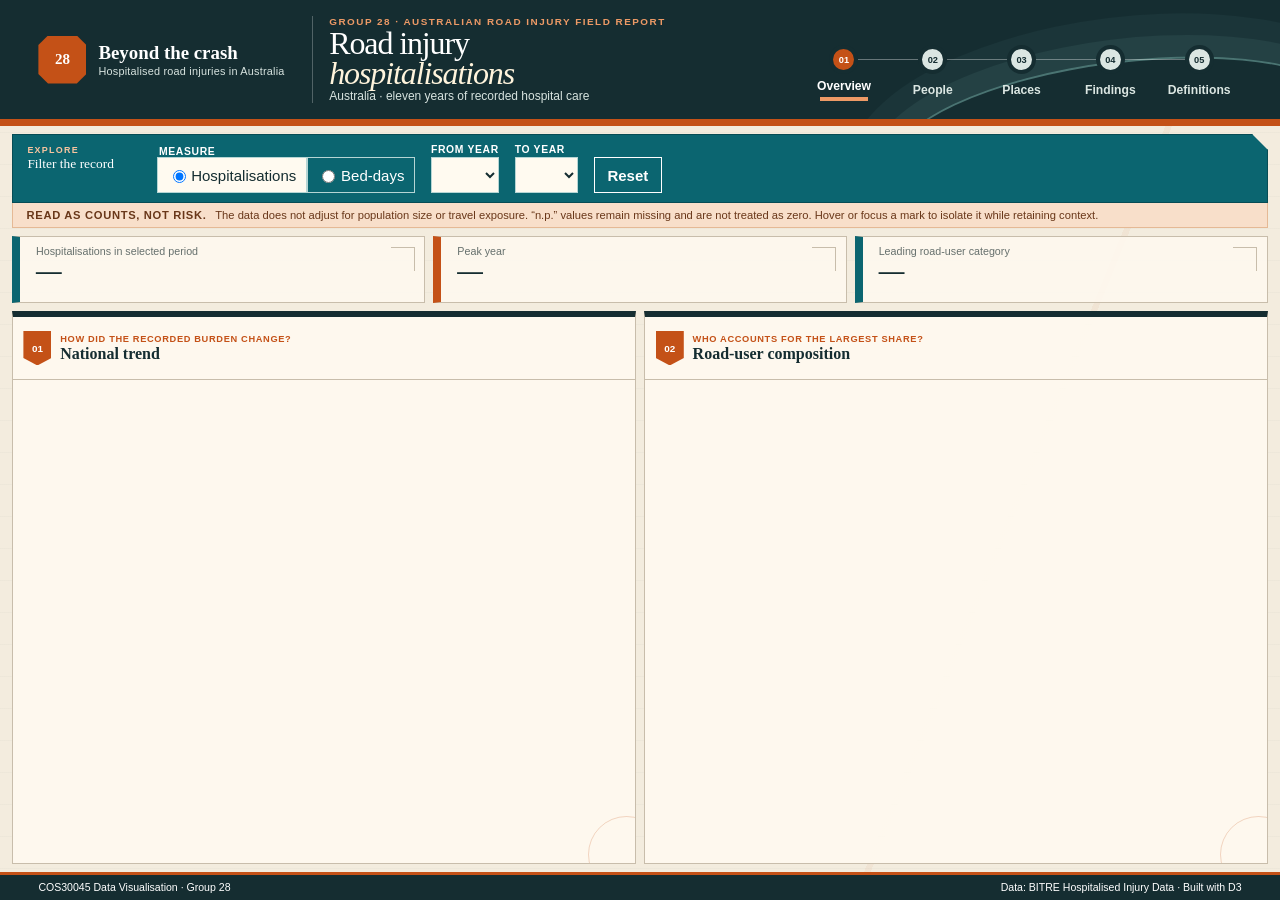
==== commit 38f98474: "Finalise dashboard project submission files" ====
--- a/website/index.html
+++ b/website/index.html
@@ -1,192 +1,13 @@
 <!doctype html>
-<html lang="en-AU">
+<html lang="en">
 <head>
   <meta charset="utf-8">
   <meta name="viewport" content="width=device-width, initial-scale=1">
-  <meta name="description" content="An interactive D3 data story about hospitalised injuries from road crashes in Australia from 2011 to 2021.">
-  <title>Beyond the crash | Hospitalised road injuries in Australia</title>
-  <link rel="icon" href="data:image/svg+xml,%3Csvg xmlns='http://www.w3.org/2000/svg' viewBox='0 0 64 64'%3E%3Ccircle cx='32' cy='32' r='30' fill='%2313262f'/%3E%3Ctext x='32' y='39' text-anchor='middle' font-family='Arial' font-size='22' font-weight='700' fill='white'%3E28%3C/text%3E%3C/svg%3E">
-  <link rel="stylesheet" href="css/styles.css">
+  <title>Road injury hospitalisations dashboard</title>
+  <meta http-equiv="refresh" content="0; url=dashboard.html">
+  <link rel="canonical" href="dashboard.html">
 </head>
 <body>
-  <a class="skip-link" href="#main-content">Skip to the data story</a>
-
-  <header class="site-header">
-    <a class="brand" href="#top" aria-label="Beyond the crash, return to top">
-      <span class="brand-mark" aria-hidden="true">28</span>
-      <span>Beyond the crash</span>
-    </a>
-    <nav aria-label="Story sections">
-      <a href="#trend">Trend</a>
-      <a href="#road-users">Road users</a>
-      <a href="#demographics">People</a>
-      <a href="#states">States</a>
-      <a href="#first-nations">First Nations</a>
-      <a href="#methods">Methods</a>
-    </nav>
-  </header>
-
-  <main id="main-content">
-    <section class="hero" id="top" aria-labelledby="page-title">
-      <div class="hero-copy">
-        <p class="eyebrow">Australia · 2011-2021 · BITRE hospitalised injury counts</p>
-        <h1 id="page-title">Road trauma continues beyond the crash</h1>
-        <p class="lede">Fatalities receive attention, but many more people live through road crashes and enter hospital. This story follows that burden through time, road use, age, sex, place and First Nations status.</p>
-        <a class="primary-link" href="#trend">Explore the evidence</a>
-      </div>
-      <div class="hero-note" role="note" aria-label="Important interpretation note">
-        <p class="kicker">Counts are not risk rates</p>
-        <p>These charts show the number of hospitalisations, not rates per person or per trip. Places and groups with more people or more travel may record more hospitalisations even when each person’s risk is lower.</p>
-      </div>
-    </section>
-
-    <section class="overview" aria-labelledby="overview-title">
-      <div>
-        <p class="section-number">00</p>
-        <h2 id="overview-title">A guided view of the data</h2>
-      </div>
-      <p>The analysis examines Australian road-crash hospitalisations and hospital bed-days from 2011 to 2021. It traces national change over time, ranks road-user categories, compares age and sex patterns, shows differences between states and territories, and explores First Nations age profiles.</p>
-    </section>
-
-    <form class="global-controls" id="global-controls" aria-label="Shared chart controls">
-      <fieldset>
-        <legend>Measure</legend>
-        <div class="segmented" role="radiogroup" aria-label="Measure shown in charts">
-          <label><input type="radio" name="metric" value="hospitalisations" checked> Hospitalisations</label>
-          <label><input type="radio" name="metric" value="bed_days"> Bed-days</label>
-        </div>
-      </fieldset>
-      <div class="year-control">
-        <label for="start-year">From year</label>
-        <select id="start-year" name="start-year"></select>
-      </div>
-      <div class="year-control">
-        <label for="end-year">To year</label>
-        <select id="end-year" name="end-year"></select>
-      </div>
-      <button type="button" id="reset-filters" class="quiet-button">Reset filters</button>
-      <p class="control-status" id="filter-status" aria-live="polite"></p>
-    </form>
-
-    <article class="story-section" id="trend" aria-labelledby="trend-heading">
-      <header class="section-header">
-        <p class="section-number">01</p>
-        <div>
-          <p class="eyebrow">The national picture</p>
-          <h2 id="trend-heading">Hospitalisations rose over the decade</h2>
-          <p>Annual totals increased from 34,033 in 2011 to 39,505 in 2021. The fall in 2020 interrupted the broader upward pattern, before counts returned close to the earlier peak.</p>
-        </div>
-      </header>
-      <figure class="chart-figure" aria-labelledby="trend-heading trend-caption">
-        <div class="chart" id="trend-chart"></div>
-        <figcaption id="trend-caption">Annual totals derived from monthly national records. The vertical scale begins at zero.</figcaption>
-      </figure>
-      <p class="chart-summary" id="trend-summary" aria-live="polite"></p>
-      <details class="data-details"><summary>View trend data as a table</summary><div id="trend-table"></div></details>
-    </article>
-
-    <article class="story-section" id="road-users" aria-labelledby="road-heading">
-      <header class="section-header">
-        <p class="section-number">02</p>
-        <div>
-          <p class="eyebrow">How people travelled</p>
-          <h2 id="road-heading">Drivers account for the largest recorded total</h2>
-          <p>Road-user categories separate occupants, riders, cyclists and pedestrians. Ranking supports accurate comparison without implying that higher counts mean higher individual risk.</p>
-        </div>
-      </header>
-      <div class="local-controls">
-        <label for="road-limit">Categories shown</label>
-        <select id="road-limit"><option value="6">Top 6</option><option value="12">All 12</option></select>
-      </div>
-      <figure class="chart-figure" aria-labelledby="road-heading road-caption">
-        <div class="chart" id="road-chart"></div>
-        <figcaption id="road-caption">Ranked road-user totals for the selected period. Position and length encode the same value.</figcaption>
-      </figure>
-      <p class="chart-summary" id="road-summary" aria-live="polite"></p>
-      <details class="data-details"><summary>View road-user data as a table</summary><div id="road-table"></div></details>
-    </article>
-
-    <article class="story-section" id="demographics" aria-labelledby="age-heading">
-      <header class="section-header">
-        <p class="section-number">03</p>
-        <div>
-          <p class="eyebrow">Age and sex</p>
-          <h2 id="age-heading">The burden is concentrated in working-age groups</h2>
-          <p>Grouped bars keep age groups aligned while colour, pattern and direct legend labels distinguish sex categories. The comparison shows recorded counts, not injury rates.</p>
-        </div>
-      </header>
-      <figure class="chart-figure" aria-labelledby="age-heading age-caption">
-        <div class="chart" id="age-chart"></div>
-        <figcaption id="age-caption">Age groups follow their numeric sequence. Pattern provides a second visual cue beyond colour.</figcaption>
-      </figure>
-      <p class="chart-summary" id="age-summary" aria-live="polite"></p>
-      <details class="data-details"><summary>View age and sex data as a table</summary><div id="age-table"></div></details>
-    </article>
-
-    <article class="story-section" id="states" aria-labelledby="state-heading">
-      <header class="section-header">
-        <p class="section-number">04</p>
-        <div>
-          <p class="eyebrow">Place and time</p>
-          <h2 id="state-heading">Large jurisdictions record the highest counts</h2>
-          <p>The heatmap keeps time visible while enabling comparisons across jurisdictions. Cell labels provide a non-colour encoding. Population differences remain essential context.</p>
-        </div>
-      </header>
-      <figure class="chart-figure chart-figure-wide" aria-labelledby="state-heading state-caption">
-        <div class="chart" id="state-chart"></div>
-        <figcaption id="state-caption">Annual totals combine the two published half-year periods. Darker cells indicate larger counts.</figcaption>
-      </figure>
-      <p class="chart-summary" id="state-summary" aria-live="polite"></p>
-      <details class="data-details"><summary>View state and territory data as a table</summary><div id="state-table"></div></details>
-    </article>
-
-    <article class="story-section" id="first-nations" aria-labelledby="fn-heading">
-      <header class="section-header">
-        <p class="section-number">05</p>
-        <div>
-          <p class="eyebrow">First Nations status and age</p>
-          <h2 id="fn-heading">Age profiles reveal a different comparison</h2>
-          <p>Absolute totals reflect very different population sizes. Switch to profile share to compare how each status group’s recorded hospitalisations are distributed across age groups, without interpreting the result as risk.</p>
-        </div>
-      </header>
-      <div class="local-controls" role="group" aria-label="First Nations comparison mode">
-        <button type="button" class="mode-button active" data-fn-mode="share" aria-pressed="true">Profile share</button>
-        <button type="button" class="mode-button" data-fn-mode="count" aria-pressed="false">Absolute counts</button>
-      </div>
-      <figure class="chart-figure" aria-labelledby="fn-heading fn-caption">
-        <div class="chart" id="fn-chart"></div>
-        <figcaption id="fn-caption">Profile share describes the age distribution within each status group. It is not a population-adjusted rate.</figcaption>
-      </figure>
-      <p class="chart-summary" id="fn-summary" aria-live="polite"></p>
-      <details class="data-details"><summary>View First Nations comparison data as a table</summary><div id="fn-table"></div></details>
-    </article>
-
-    <section class="context-section" id="methods" aria-labelledby="methods-heading">
-      <p class="section-number">06</p>
-      <div>
-        <p class="eyebrow">Methods and limitations</p>
-        <h2 id="methods-heading">What these charts can and cannot show</h2>
-        <div class="method-grid">
-          <section><h3>Source</h3><p>Bureau of Infrastructure and Transport Research Economics (BITRE), Hospitalised Injury Data, covering 2011-2021.</p></section>
-          <section><h3>Processing</h3><p>KNIME cleaned category labels, checked duplicates, created dates and ordering fields, aggregated selected views and exported the chart-ready CSV.</p></section>
-          <section><h3>Missing values</h3><p>Published values marked “n.p.” remain missing. They are excluded from sums and are never converted to zero.</p></section>
-          <section><h3>Interpretation</h3><p>Counts do not measure individual risk. Comparisons across places and groups are affected by population size and exposure.</p></section>
-        </div>
-        <p><a href="https://www.bitre.gov.au/publications/ongoing/hospitalised-injury">View the BITRE source and documentation</a></p>
-      </div>
-    </section>
-  </main>
-
-  <footer>
-    <p>COS30045 Data Visualisation · Group 28 · Mohona Tabassum Sneha and Iqbal Sameer</p>
-    <p>Built with D3. Data: BITRE Hospitalised Injury Data.</p>
-  </footer>
-
-  <div class="tooltip" id="chart-tooltip" role="tooltip" hidden></div>
-  <div class="sr-only" id="tooltip-announcer" aria-live="polite"></div>
-  <div class="error-banner" id="error-banner" role="alert" hidden></div>
-
-  <script src="vendor/d3.v7.min.js"></script>
-  <script type="module" src="js/app.js"></script>
+  <p><a href="dashboard.html">Open the Road injury hospitalisations dashboard</a>.</p>
 </body>
 </html>
